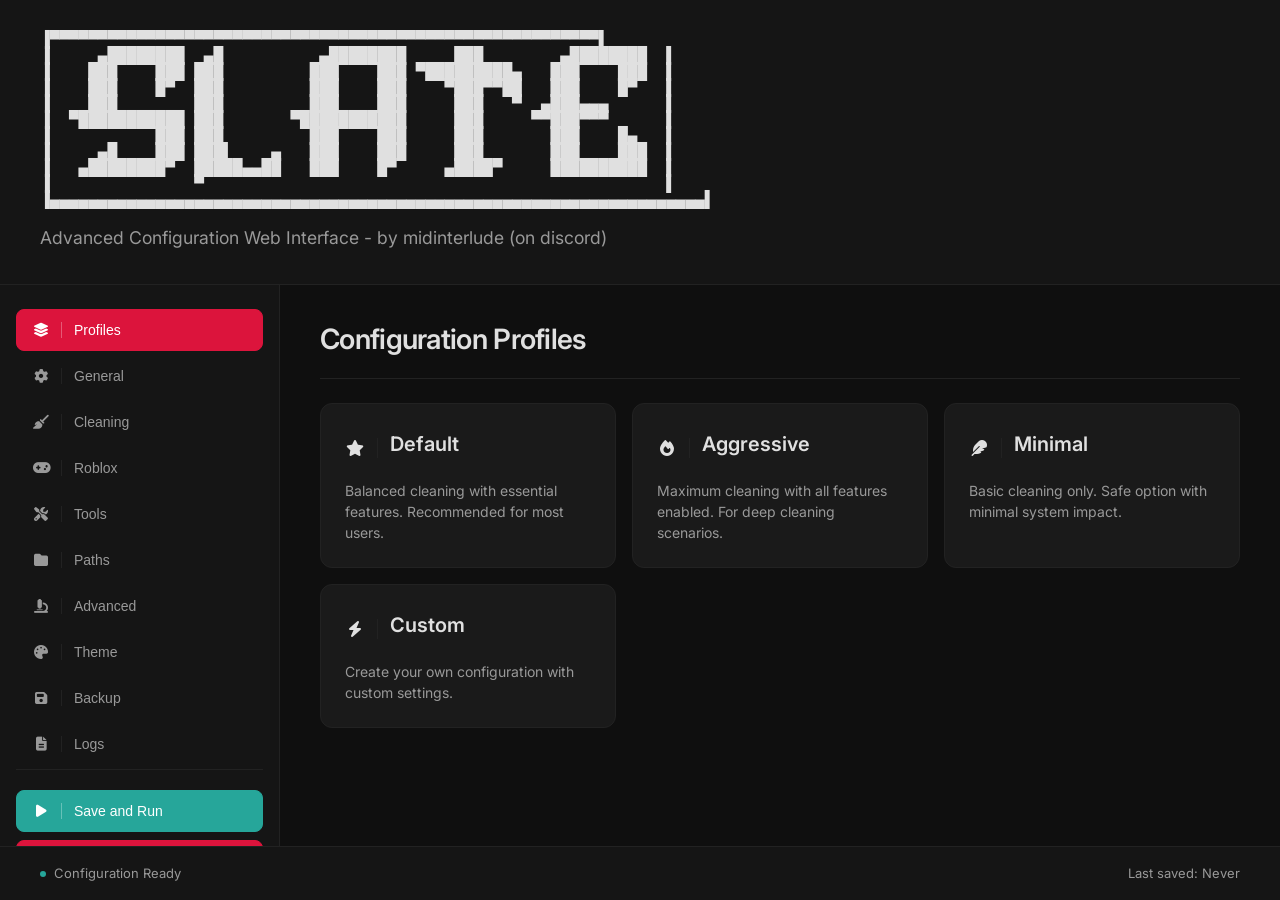
==== slate/index.html @ dedcc2f7 "Create index.html" ====
<!DOCTYPE html>
<html lang="en">
<head>
    <meta charset="UTF-8">
    <meta name="viewport" content="width=device-width, initial-scale=1.0">
    <title>Slate - Configuration Manager</title>
    <link rel="icon" href="../new.ico" type="image/x-icon">
    <link rel="stylesheet" href="https://cdnjs.cloudflare.com/ajax/libs/font-awesome/6.4.0/css/all.min.css">
    <style>
        @import url('https://fonts.googleapis.com/css2?family=Inter:wght@300;400;500;600;700&family=JetBrains+Mono:wght@400;500&display=swap');
        
        * {
            margin: 0;
            padding: 0;
            box-sizing: border-box;
        }

        :root {
            --bg-primary: #0a0a0a;
            --bg-secondary: #0f0f0f;
            --bg-tertiary: #151515;
            --bg-elevated: #1a1a1a;
            --bg-overlay: #222222;
            --border-primary: #222222;
            --border-secondary: #1a1a1a;
            --text-primary: #e0e0e0;
            --text-secondary: #999999;
            --text-muted: #666666;
            --text-link: #dc143c;
            --accent-primary: #dc143c;
            --accent-hover: #ff1744;
            --success: #26a69a;
            --danger: #dc143c;
            --warning: #ff9800;
            --code-bg: #0a0a0a;
            --shadow: 0 8px 24px rgba(0, 0, 0, 0.8);
        }

        body {
            font-family: 'Inter', -apple-system, BlinkMacSystemFont, 'Segoe UI', sans-serif;
            background: var(--bg-primary);
            color: var(--text-primary);
            min-height: 100vh;
            line-height: 1.6;
        }

        .container {
            width: 100%;
            height: 100vh;
            background: var(--bg-secondary);
            border: none;
            border-radius: 0;
            box-shadow: none;
            overflow: hidden;
            display: flex;
            flex-direction: column;
        }

        .header {
            background: var(--bg-tertiary);
            color: var(--text-primary);
            padding: 32px 40px;
            text-align: center;
            border-bottom: 1px solid var(--border-primary);
        }

        .header h1 {
            font-size: 2.5rem;
            font-weight: 500;
            margin-bottom: 8px;
            letter-spacing: normal;
        }

        .header p {
            font-size: 1.1rem;
            color: var(--text-secondary);
            font-weight: 400;
        }

        .main-content {
            display: flex;
            flex: 1;
            min-height: 0;
        }

        .sidebar {
            width: 280px;
            background: var(--bg-tertiary);
            border-right: 1px solid var(--border-primary);
            padding: 24px 16px;
            overflow-y: auto;
            display: flex;
            flex-direction: column;
        }

        .sidebar-actions {
            margin-top: auto;
            padding-top: 20px;
            border-top: 1px solid var(--border-primary);
            display: flex;
            flex-direction: column;
            gap: 4px;
        }

        .sidebar-btn {
            display: flex;
            align-items: center;
            width: 100%;
            padding: 12px 16px;
            margin-bottom: 4px;
            background: var(--bg-elevated);
            border: 1px solid var(--border-primary);
            border-radius: 8px;
            cursor: pointer;
            transition: all 0.15s ease;
            font-size: 14px;
            font-weight: 500;
            color: var(--text-secondary);
            text-decoration: none;
            gap: 12px;
        }

        .sidebar-btn:hover {
            background: var(--bg-overlay);
            color: var(--text-primary);
            border-color: var(--border-primary);
            transform: translateY(-1px);
        }

        .sidebar-btn.btn-success {
            background: var(--success);
            color: white;
            border-color: var(--success);
        }

        .sidebar-btn.btn-primary {
            background: var(--accent-primary);
            color: white;
            border-color: var(--accent-primary);
        }

        .sidebar-btn.btn-secondary {
            background: var(--bg-overlay);
            color: var(--text-primary);
            border-color: var(--border-primary);
        }

        .sidebar-btn i {
            width: 16px;
            text-align: center;
            flex-shrink: 0;
        }

        .sidebar-btn .divider {
            width: 1px;
            height: 16px;
            background: rgba(255, 255, 255, 0.3);
            flex-shrink: 0;
        }

        .sidebar-btn span {
            flex: 1;
            text-align: left;
        }

        .nav-item {
            display: flex;
            align-items: center;
            width: 100%;
            padding: 12px 16px;
            margin-bottom: 4px;
            background: transparent;
            border: 1px solid transparent;
            border-radius: 8px;
            cursor: pointer;
            transition: all 0.15s ease;
            font-size: 14px;
            font-weight: 500;
            color: var(--text-secondary);
            text-decoration: none;
        }

        .nav-item i {
            width: 16px;
            text-align: center;
            flex-shrink: 0;
            margin-right: 12px;
        }

        .nav-item .divider {
            width: 1px;
            height: 16px;
            background: var(--border-primary);
            flex-shrink: 0;
            margin-right: 12px;
        }

        .nav-item span {
            text-align: left;
            flex: 1;
        }

        .nav-item:hover {
            background: var(--bg-elevated);
            color: var(--text-primary);
            border-color: var(--border-primary);
        }

        .nav-item.active {
            background: var(--accent-primary) !important;
            color: white !important;
            border-color: var(--accent-primary) !important;
        }

        .nav-item.active i {
            color: white !important;
        }

        .nav-item.active .divider {
            background: rgba(255, 255, 255, 0.3) !important;
        }

        .content {
            flex: 1;
            padding: 32px 40px;
            overflow-y: auto;
            max-height: calc(100vh - 200px);
        }

        .section {
            display: none;
        }

        .section.active {
            display: block;
            animation: fadeIn 0.2s ease;
        }

        @keyframes fadeIn {
            from { opacity: 0; transform: translateY(8px); }
            to { opacity: 1; transform: translateY(0); }
        }

        .section h2 {
            color: var(--text-primary);
            margin-bottom: 24px;
            font-size: 1.75rem;
            font-weight: 600;
            letter-spacing: -0.025em;
            border-bottom: 1px solid var(--border-primary);
            padding-bottom: 16px;
        }

        .profile-cards {
            display: grid;
            grid-template-columns: repeat(auto-fit, minmax(280px, 1fr));
            gap: 16px;
            margin-bottom: 32px;
        }

        .profile-card {
            background: var(--bg-elevated);
            border: 1px solid var(--border-primary);
            border-radius: 12px;
            padding: 24px;
            cursor: pointer;
            transition: all 0.2s ease;
            text-align: left;
        }

        .profile-card-header {
            display: flex;
            align-items: center;
            gap: 12px;
            margin-bottom: 12px;
        }

        .profile-card-header i {
            width: 20px;
            text-align: center;
            flex-shrink: 0;
        }

        .profile-card-header .divider {
            width: 1px;
            height: 20px;
            background: var(--border-primary);
            flex-shrink: 0;
        }

        .profile-card-header h3 {
            flex: 1;
            margin: 0;
        }

        .profile-card:hover {
            background: var(--bg-overlay);
            border-color: var(--accent-primary);
            transform: translateY(-2px);
            box-shadow: 0 4px 16px rgba(88, 166, 255, 0.1);
        }

        .profile-card.selected {
            background: var(--accent-primary);
            border-color: var(--accent-primary);
            color: white;
        }

        .profile-card h3 {
            color: var(--text-primary);
            margin-bottom: 8px;
            font-size: 1.25rem;
            font-weight: 600;
        }

        .profile-card.selected h3 {
            color: white;
        }

        .profile-card p {
            color: var(--text-secondary);
            font-size: 14px;
            line-height: 1.5;
            font-weight: 400;
        }

        .profile-card.selected p {
            color: rgba(255, 255, 255, 0.9);
        }

        .config-group {
            background: var(--bg-elevated);
            border: 1px solid var(--border-primary);
            border-radius: 12px;
            padding: 24px;
            margin-bottom: 24px;
        }

        .config-group h3 {
            color: var(--text-primary);
            margin-bottom: 20px;
            font-size: 1.125rem;
            font-weight: 600;
            letter-spacing: -0.025em;
        }

        .config-item {
            display: flex;
            align-items: center;
            justify-content: space-between;
            padding: 16px 0;
            border-bottom: 1px solid var(--border-secondary);
        }

        .config-item:last-child {
            border-bottom: none;
        }

        .config-label {
            flex: 1;
            font-weight: 500;
            color: var(--text-primary);
            font-size: 14px;
        }

        .config-description {
            font-size: 13px;
            color: var(--text-muted);
            margin-top: 4px;
            font-weight: 400;
        }

        .toggle-switch {
            position: relative;
            width: 44px;
            height: 24px;
            background: var(--bg-overlay);
            border: 1px solid var(--border-primary);
            border-radius: 12px;
            cursor: pointer;
            transition: all 0.2s ease;
        }

        .toggle-switch.active {
            background: var(--accent-primary);
            border-color: var(--accent-primary);
        }

        .toggle-switch::after {
            content: '';
            position: absolute;
            top: 2px;
            left: 2px;
            width: 18px;
            height: 18px;
            background: white;
            border-radius: 50%;
            transition: transform 0.2s ease;
            box-shadow: 0 1px 3px rgba(0, 0, 0, 0.3);
        }

        .toggle-switch.active::after {
            transform: translateX(20px);
        }

        .text-input {
            padding: 8px 12px;
            background: var(--bg-primary);
            border: 1px solid var(--border-primary);
            border-radius: 6px;
            font-size: 14px;
            width: 200px;
            color: var(--text-primary);
            font-family: 'JetBrains Mono', monospace;
            transition: all 0.2s ease;
        }

        .text-input:focus {
            outline: none;
            border-color: var(--accent-primary);
            box-shadow: 0 0 0 3px rgba(31, 111, 235, 0.1);
        }

        .text-input::placeholder {
            color: var(--text-muted);
        }

        .list-editor {
            border: 1px solid var(--border-primary);
            border-radius: 8px;
            padding: 16px;
            background: var(--bg-primary);
        }

        .list-item {
            display: flex;
            align-items: center;
            justify-content: space-between;
            padding: 12px;
            margin-bottom: 8px;
            background: var(--bg-elevated);
            border: 1px solid var(--border-secondary);
            border-radius: 6px;
            font-family: 'JetBrains Mono', monospace;
            font-size: 13px;
        }

        .list-item:last-child {
            margin-bottom: 0;
        }

        .btn {
            padding: 10px 16px;
            border: 1px solid var(--border-primary);
            border-radius: 6px;
            cursor: pointer;
            font-size: 14px;
            font-weight: 500;
            transition: all 0.2s ease;
            text-decoration: none;
            display: inline-block;
            text-align: center;
            font-family: 'Inter', sans-serif;
            background: var(--bg-elevated);
            color: var(--text-primary);
        }

        .btn:hover {
            transform: translateY(-1px);
            box-shadow: 0 4px 12px rgba(0, 0, 0, 0.2);
        }

        .btn-primary {
            background: var(--accent-primary);
            color: white;
            border-color: var(--accent-primary);
        }

        .btn-primary:hover {
            background: var(--accent-hover);
            border-color: var(--accent-hover);
        }

        .btn-success {
            background: var(--success);
            color: white;
            border-color: var(--success);
        }

        .btn-success:hover {
            background: #2da844;
            border-color: #2da844;
        }

        .btn-danger {
            background: var(--danger);
            color: white;
            border-color: var(--danger);
        }

        .btn-danger:hover {
            background: #da3a32;
            border-color: #da3a32;
        }

        .btn-secondary {
            background: var(--bg-overlay);
            color: var(--text-primary);
            border-color: var(--border-primary);
        }

        .btn-secondary:hover {
            background: var(--bg-elevated);
            border-color: var(--border-primary);
        }

        .btn-sm {
            padding: 6px 12px;
            font-size: 12px;
        }

        .action-buttons {
            display: flex;
            gap: 16px;
            margin-top: 32px;
            padding-top: 24px;
            border-top: 1px solid var(--border-primary);
        }

        .status-bar {
            background: var(--bg-tertiary);
            padding: 16px 40px;
            display: flex;
            justify-content: space-between;
            align-items: center;
            font-size: 13px;
            border-top: 1px solid var(--border-primary);
            color: var(--text-secondary);
        }

        .status-indicator {
            display: flex;
            align-items: center;
            gap: 8px;
        }

        .status-dot {
            width: 6px;
            height: 6px;
            border-radius: 50%;
            background: var(--success);
        }

        .modal {
            display: none;
            position: fixed;
            top: 0;
            left: 0;
            width: 100%;
            height: 100%;
            background: rgba(0, 0, 0, 0.8);
            z-index: 1000;
            backdrop-filter: blur(4px);
        }

        .modal-content {
            position: absolute;
            top: 50%;
            left: 50%;
            transform: translate(-50%, -50%);
            background: var(--bg-secondary);
            border: 1px solid var(--border-primary);
            border-radius: 12px;
            padding: 32px;
            max-width: 500px;
            width: 90%;
            box-shadow: var(--shadow);
        }

        .modal h3 {
            margin-bottom: 16px;
            color: var(--text-primary);
            font-size: 1.25rem;
            font-weight: 600;
        }

        .modal p {
            color: var(--text-secondary);
            margin-bottom: 24px;
            line-height: 1.5;
        }

        .modal-buttons {
            display: flex;
            gap: 12px;
            justify-content: flex-end;
        }

        .file-input-wrapper {
            position: relative;
            overflow: hidden;
            display: inline-block;
        }

        .file-input-wrapper input[type=file] {
            position: absolute;
            left: -9999px;
        }

        .file-input-label {
            padding: 10px 16px;
            background: var(--accent-primary);
            color: white;
            border-radius: 6px;
            cursor: pointer;
            display: inline-block;
            font-size: 14px;
            font-weight: 500;
            transition: all 0.2s ease;
            border: 1px solid var(--accent-primary);
        }

        .file-input-label:hover {
            background: var(--accent-hover);
            border-color: var(--accent-hover);
        }

        /* Theme Editor Styles */
        .theme-presets {
            display: grid;
            grid-template-columns: repeat(auto-fit, minmax(200px, 1fr));
            gap: 16px;
            margin-top: 16px;
        }

        .theme-preset {
            background: var(--bg-elevated);
            border: 1px solid var(--border-primary);
            border-radius: 8px;
            padding: 16px;
            cursor: pointer;
            transition: all 0.2s ease;
            text-align: center;
        }

        .theme-preset:hover {
            background: var(--bg-overlay);
            border-color: var(--accent-primary);
            transform: translateY(-2px);
        }

        .theme-preview {
            width: 100%;
            height: 60px;
            border-radius: 6px;
            margin-bottom: 12px;
            border: 1px solid var(--border-secondary);
        }

        .slate-preview {
            background: linear-gradient(135deg, #0a0a0a 0%, #151515 50%, #dc143c 100%);
        }

        .obsidian-preview {
            background: linear-gradient(135deg, #0d1117 0%, #161b22 50%, #1f6feb 100%);
        }

        .github-preview {
            background: linear-gradient(135deg, #0d1117 0%, #21262d 50%, #58a6ff 100%);
        }

        .vscode-preview {
            background: linear-gradient(135deg, #1e1e1e 0%, #252526 50%, #007acc 100%);
        }

        .nord-preview {
            background: linear-gradient(135deg, #2e3440 0%, #3b4252 50%, #88c0d0 100%);
        }

        .dracula-preview {
            background: linear-gradient(135deg, #282a36 0%, #44475a 50%, #bd93f9 100%);
        }

        .light-preview {
            background: linear-gradient(135deg, #ffffff 0%, #f6f8fa 50%, #0366d6 100%);
        }

        .theme-preset h4 {
            color: var(--text-primary);
            margin-bottom: 4px;
            font-size: 14px;
            font-weight: 600;
        }

        .theme-preset p {
            color: var(--text-secondary);
            font-size: 12px;
            margin: 0;
        }

        .color-grid {
            display: grid;
            grid-template-columns: repeat(auto-fit, minmax(250px, 1fr));
            gap: 20px;
            margin-top: 16px;
        }

        .color-input-group {
            display: flex;
            flex-direction: column;
            gap: 8px;
        }

        .color-input-group label {
            color: var(--text-primary);
            font-size: 13px;
            font-weight: 500;
        }

        .color-input-group input[type="color"] {
            width: 50px;
            height: 35px;
            border: 1px solid var(--border-primary);
            border-radius: 6px;
            cursor: pointer;
            background: var(--bg-primary);
        }

        .color-text {
            padding: 6px 10px;
            background: var(--bg-primary);
            border: 1px solid var(--border-primary);
            border-radius: 4px;
            color: var(--text-primary);
            font-family: 'JetBrains Mono', monospace;
            font-size: 12px;
        }

        .color-text:focus {
            outline: none;
            border-color: var(--accent-primary);
        }

        /* Scrollbar styling */
        ::-webkit-scrollbar {
            width: 8px;
            height: 8px;
        }

        ::-webkit-scrollbar-track {
            background: var(--bg-primary);
        }

        ::-webkit-scrollbar-thumb {
            background: var(--border-primary);
            border-radius: 4px;
        }

        ::-webkit-scrollbar-thumb:hover {
            background: var(--bg-overlay);
        }

        @media (max-width: 768px) {
            .main-content {
                flex-direction: column;
            }
            
            .sidebar {
                width: 100%;
                border-right: none;
                border-bottom: 1px solid var(--border-primary);
            }
            
            .profile-cards {
                grid-template-columns: 1fr;
            }
            
            .container {
                margin: 0;
                border-radius: 0;
                min-height: 100vh;
            }
            
            .content {
                padding: 24px 20px;
            }
        }
    </style>
</head>
<body>
    <div class="container">
        <div class="header">
            <pre style="font-family: monospace; font-size: 1rem; line-height: 1; color: var(--text-primary); white-space: pre; text-align: left;">
▐▀▀▀▀▀▀▀▀▀▀▀▀▀▀▀▀▀▀▀▀▀▀▀▀▀▀▀▀▀▀▀▀▀▀▀▀▀▀▀▀▀▀▀▀▀▀▀▀▀▀▀▀▀▀▀▀▀▌
▐     ▄████████  ▄█          ▄████████     ███        ▄████████  ▌
▐    ███    ███ ███         ███    ███ ▀█████████▄   ███    ███  ▌
▐    ███    █▀  ███         ███    ███    ▀███▀▀██   ███    █▀   ▌
▐    ███        ███         ███    ███     ███   ▀  ▄███▄▄▄      ▌
▐  ▀███████████ ███       ▀███████████     ███     ▀▀███▀▀▀      ▌
▐           ███ ███         ███    ███     ███       ███    █▄   ▌
▐     ▄█    ███ ███▌    ▄   ███    ███     ███       ███    ███  ▌
▐   ▄████████▀  █████▄▄██   ███    █▀     ▄████▀     ██████████  ▌
▐               ▀                                                ▌
▐▄▄▄▄▄▄▄▄▄▄▄▄▄▄▄▄▄▄▄▄▄▄▄▄▄▄▄▄▄▄▄▄▄▄▄▄▄▄▄▄▄▄▄▄▄▄▄▄▄▄▄▄▄▄▄▄▄▄▄▄▄▄▄▄▄▄▄▄▌
            </pre>
            <p style="text-align: left;">Advanced Configuration Web Interface - by midinterlude (on discord)</p>
        </div>

        <div class="main-content">
            <div class="sidebar">
                <button class="nav-item active" onclick="showSection('profiles')">
                    <i class="fas fa-layer-group"></i>
                    <div class="divider"></div>
                    <span>Profiles</span>
                </button>
                <button class="nav-item" onclick="showSection('general')">
                    <i class="fas fa-cog"></i>
                    <div class="divider"></div>
                    <span>General</span>
                </button>
                <button class="nav-item" onclick="showSection('cleaning')">
                    <i class="fas fa-broom"></i>
                    <div class="divider"></div>
                    <span>Cleaning</span>
                </button>
                <button class="nav-item" onclick="showSection('roblox')">
                    <i class="fas fa-gamepad"></i>
                    <div class="divider"></div>
                    <span>Roblox</span>
                </button>
                <button class="nav-item" onclick="showSection('tools')">
                    <i class="fas fa-tools"></i>
                    <div class="divider"></div>
                    <span>Tools</span>
                </button>
                <button class="nav-item" onclick="showSection('paths')">
                    <i class="fas fa-folder"></i>
                    <div class="divider"></div>
                    <span>Paths</span>
                </button>
                <button class="nav-item" onclick="showSection('advanced')">
                    <i class="fas fa-microscope"></i>
                    <div class="divider"></div>
                    <span>Advanced</span>
                </button>
                <button class="nav-item" onclick="showSection('theme')">
                    <i class="fas fa-palette"></i>
                    <div class="divider"></div>
                    <span>Theme</span>
                </button>
                <button class="nav-item" onclick="showSection('backup')">
                    <i class="fas fa-save"></i>
                    <div class="divider"></div>
                    <span>Backup</span>
                </button>
                <button class="nav-item" onclick="openLogLocation()">
                    <i class="fas fa-file-alt"></i>
                    <div class="divider"></div>
                    <span>Logs</span>
                </button>
                
                <!-- Sidebar Action Buttons -->
                <div class="sidebar-actions">
                    <button class="sidebar-btn btn-success" onclick="saveLauncherFiles()">
                        <i class="fas fa-play"></i>
                        <div class="divider"></div>
                        <span>Save and Run</span>
                    </button>
                    <button class="sidebar-btn btn-primary" onclick="saveOnly()">
                        <i class="fas fa-save"></i>
                        <div class="divider"></div>
                        <span>Save Only</span>
                    </button>
                    <button class="sidebar-btn btn-secondary" onclick="cancel()">
                        <i class="fas fa-times"></i>
                        <div class="divider"></div>
                        <span>Cancel</span>
                    </button>
                </div>
            </div>

            <div class="content">
                <!-- Profiles Section -->
                <div id="profiles" class="section active">
                    <h2>Configuration Profiles</h2>
                    <div class="profile-cards">
                        <div class="profile-card" onclick="selectProfile('default')">
                            <div class="profile-card-header">
                                <i class="fas fa-star"></i>
                                <div class="divider"></div>
                                <h3>Default</h3>
                            </div>
                            <p>Balanced cleaning with essential features. Recommended for most users.</p>
                        </div>
                        <div class="profile-card" onclick="selectProfile('aggressive')">
                            <div class="profile-card-header">
                                <i class="fas fa-fire"></i>
                                <div class="divider"></div>
                                <h3>Aggressive</h3>
                            </div>
                            <p>Maximum cleaning with all features enabled. For deep cleaning scenarios.</p>
                        </div>
                        <div class="profile-card" onclick="selectProfile('minimal')">
                            <div class="profile-card-header">
                                <i class="fas fa-feather"></i>
                                <div class="divider"></div>
                                <h3>Minimal</h3>
                            </div>
                            <p>Basic cleaning only. Safe option with minimal system impact.</p>
                        </div>
                        <div class="profile-card" onclick="selectProfile('custom')">
                            <div class="profile-card-header">
                                <i class="fas fa-bolt"></i>
                                <div class="divider"></div>
                                <h3>Custom</h3>
                            </div>
                            <p>Create your own configuration with custom settings.</p>
                        </div>
                    </div>
                </div>

                <!-- General Section -->
                <div id="general" class="section">
                    <h2>General Settings</h2>
                    <div class="config-group">
                        <h3>Logging</h3>
                        <div class="config-item">
                            <div>
                                <div class="config-label">Enable Logging</div>
                                <div class="config-description">Save detailed logs of all operations</div>
                            </div>
                            <div id="logging-enabled" class="toggle-switch active" onclick="toggleSwitch(this)"></div>
                        </div>
                        <div class="config-item">
                            <div>
                                <div class="config-label">Open Log on Exit</div>
                                <div class="config-description">Automatically open log file when cleaning completes</div>
                            </div>
                            <div id="open-log-on-exit" class="toggle-switch" onclick="toggleSwitch(this)"></div>
                        </div>
                        <div class="config-item">
                            <div>
                                <div class="config-label">Capture Console History</div>
                                <div class="config-description">Include previous console content in logs</div>
                            </div>
                            <div id="capture-console-history" class="toggle-switch active" onclick="toggleSwitch(this)"></div>
                        </div>
                    </div>

                    <div class="config-group">
                        <h3>Display</h3>
                        <div class="config-item">
                            <div>
                                <div class="config-label">Clear Screen on Sections</div>
                                <div class="config-description">Clear console between major operations</div>
                            </div>
                            <div class="toggle-switch active" onclick="toggleSwitch(this)"></div>
                        </div>
                    </div>
                </div>

                <!-- Cleaning Section -->
                <div id="cleaning" class="section">
                    <h2>Cleaning Options</h2>
                    <div class="config-group">
                        <h3>Core Cleaning</h3>
                        <div class="config-item">
                            <div>
                                <div class="config-label">Kill Processes</div>
                                <div class="config-description">Terminate all Roblox processes</div>
                            </div>
                            <div class="toggle-switch active" onclick="toggleSwitch(this)"></div>
                        </div>
                        <div class="config-item">
                            <div>
                                <div class="config-label">Clean Registry</div>
                                <div class="config-description">Remove Roblox registry entries</div>
                            </div>
                            <div class="toggle-switch active" onclick="toggleSwitch(this)"></div>
                        </div>
                        <div class="config-item">
                            <div>
                                <div class="config-label">Clean Temp Files</div>
                                <div class="config-description">Remove temporary files and folders</div>
                            </div>
                            <div class="toggle-switch active" onclick="toggleSwitch(this)"></div>
                        </div>
                    </div>

                    <div class="config-group">
                        <h3>Advanced Cleaning</h3>
                        <div class="config-item">
                            <div>
                                <div class="config-label">Clean Browser Data</div>
                                <div class="config-description">Remove browser cookies and cache</div>
                            </div>
                            <div class="toggle-switch" onclick="toggleSwitch(this)"></div>
                        </div>
                        <div class="config-item">
                            <div>
                                <div class="config-label">Clean Discord Cache</div>
                                <div class="config-description">Remove Discord application cache</div>
                            </div>
                            <div class="toggle-switch" onclick="toggleSwitch(this)"></div>
                        </div>
                    </div>
                </div>

                <!-- Roblox Section -->
                <div id="roblox" class="section">
                    <h2>Roblox Settings</h2>
                    <div class="config-group">
                        <h3>Installation Paths</h3>
                        <div class="config-item">
                            <div>
                                <div class="config-label">Roblox Player Path</div>
                                <div class="config-description">Custom path to Roblox Player executable</div>
                            </div>
                            <input type="text" class="text-input" placeholder="%LOCALAPPDATA%\Roblox" />
                        </div>
                        <div class="config-item">
                            <div>
                                <div class="config-label">Roblox Studio Path</div>
                                <div class="config-description">Custom path to Roblox Studio executable</div>
                            </div>
                            <input type="text" class="text-input" placeholder="%LOCALAPPDATA%\RobloxStudio" />
                        </div>
                    </div>

                    <div class="config-group">
                        <h3>Behavior</h3>
                        <div class="config-item">
                            <div>
                                <div class="config-label">Auto-start Roblox</div>
                                <div class="config-description">Automatically launch Roblox after cleaning</div>
                            </div>
                            <div class="toggle-switch" onclick="toggleSwitch(this)"></div>
                        </div>
                        <div class="config-item">
                            <div>
                                <div class="config-label">Use Custom Launcher</div>
                                <div class="config-description">Use modified Roblox launcher</div>
                            </div>
                            <div class="toggle-switch" onclick="toggleSwitch(this)"></div>
                        </div>
                    </div>
                </div>

                <!-- Tools Section -->
                <div id="tools" class="section">
                    <h2>Tools & Utilities</h2>
                    <div class="config-group">
                        <h3>System Tools</h3>
                        <div class="config-item">
                            <div>
                                <div class="config-label">Process Monitor</div>
                                <div class="config-description">Monitor system processes during cleaning</div>
                            </div>
                            <div class="toggle-switch" onclick="toggleSwitch(this)"></div>
                        </div>
                        <div class="config-item">
                            <div>
                                <div class="config-label">Network Scanner</div>
                                <div class="config-description">Scan for network connections</div>
                            </div>
                            <div class="toggle-switch" onclick="toggleSwitch(this)"></div>
                        </div>
                        <div class="config-item">
                            <div>
                                <div class="config-label">File Analyzer</div>
                                <div class="config-description">Analyze suspicious files</div>
                            </div>
                            <div class="toggle-switch" onclick="toggleSwitch(this)"></div>
                        </div>
                    </div>

                    <div class="config-group">
                        <h3>External Tools</h3>
                        <div class="config-item">
                            <div>
                                <div class="config-label">Enable External Tools</div>
                                <div class="config-description">Allow integration with external utilities</div>
                            </div>
                            <div class="toggle-switch" onclick="toggleSwitch(this)"></div>
                        </div>
                    </div>
                </div>

                <!-- Paths Section -->
                <div id="paths" class="section">
                    <h2>Path Configuration</h2>
                    <div class="config-group">
                        <h3>System Paths</h3>
                        <div class="config-item">
                            <div>
                                <div class="config-label">Temp Directory</div>
                                <div class="config-description">Custom temporary directory path</div>
                            </div>
                            <input type="text" class="text-input" placeholder="%TEMP%" />
                        </div>
                        <div class="config-item">
                            <div>
                                <div class="config-label">Log Directory</div>
                                <div class="config-description">Custom log file directory</div>
                            </div>
                            <input type="text" class="text-input" placeholder="./logs" />
                        </div>
                        <div class="config-item">
                            <div>
                                <div class="config-label">Backup Directory</div>
                                <div class="config-description">Custom backup storage location</div>
                            </div>
                            <input type="text" class="text-input" placeholder="./backups" />
                        </div>
                    </div>

                    <div class="config-group">
                        <h3>Custom Paths</h3>
                        <div class="list-editor">
                            <div class="list-item">
                                <span>%APPDATA%\Roblox</span>
                                <button class="btn btn-sm btn-danger" onclick="removeListItem(this)">
                                    <i class="fas fa-trash"></i>
                                </button>
                            </div>
                            <div class="list-item">
                                <span>%LOCALAPPDATA%\Roblox</span>
                                <button class="btn btn-sm btn-danger" onclick="removeListItem(this)">
                                    <i class="fas fa-trash"></i>
                                </button>
                            </div>
                            <button class="btn btn-sm btn-primary" onclick="addListItem()">
                                <i class="fas fa-plus"></i> Add Path
                            </button>
                        </div>
                    </div>
                </div>

                <!-- Advanced Section -->
                <div id="advanced" class="section">
                    <h2>Advanced Settings</h2>
                    <div class="config-group">
                        <h3>Performance</h3>
                        <div class="config-item">
                            <div>
                                <div class="config-label">Thread Count</div>
                                <div class="config-description">Number of parallel threads for operations</div>
                            </div>
                            <input type="text" class="text-input" placeholder="Auto" />
                        </div>
                        <div class="config-item">
                            <div>
                                <div class="config-label">Timeout (seconds)</div>
                                <div class="config-description">Operation timeout in seconds</div>
                            </div>
                            <input type="text" class="text-input" placeholder="30" />
                        </div>
                    </div>

                    <div class="config-group">
                        <h3>Security</h3>
                        <div class="config-item">
                            <div>
                                <div class="config-label">Enable Sandbox</div>
                                <div class="config-description">Run operations in isolated environment</div>
                            </div>
                            <div class="toggle-switch" onclick="toggleSwitch(this)"></div>
                        </div>
                        <div class="config-item">
                            <div>
                                <div class="config-label">Verify Signatures</div>
                                <div class="config-description">Check digital signatures of files</div>
                            </div>
                            <div class="toggle-switch" onclick="toggleSwitch(this)"></div>
                        </div>
                    </div>
                </div>

                <!-- Theme Section -->
                <div id="theme" class="section">
                    <h2>Theme Customization</h2>
                    <div class="config-group">
                        <h3>Theme Presets</h3>
                        <div class="theme-presets">
                            <div class="theme-preset" onclick="selectTheme('slate')">
                                <div class="theme-preview slate-preview"></div>
                                <h4>Slate</h4>
                                <p>Default dark theme</p>
                            </div>
                            <div class="theme-preset" onclick="selectTheme('obsidian')">
                                <div class="theme-preview obsidian-preview"></div>
                                <h4>Obsidian</h4>
                                <p>GitHub-inspired dark</p>
                            </div>
                            <div class="theme-preset" onclick="selectTheme('github')">
                                <div class="theme-preview github-preview"></div>
                                <h4>GitHub</h4>
                                <p>Classic GitHub theme</p>
                            </div>
                            <div class="theme-preset" onclick="selectTheme('vscode')">
                                <div class="theme-preview vscode-preview"></div>
                                <h4>VS Code</h4>
                                <p>Editor-inspired theme</p>
                            </div>
                            <div class="theme-preset" onclick="selectTheme('nord')">
                                <div class="theme-preview nord-preview"></div>
                                <h4>Nord</h4>
                                <p>Nordic color palette</p>
                            </div>
                            <div class="theme-preset" onclick="selectTheme('dracula')">
                                <div class="theme-preview dracula-preview"></div>
                                <h4>Dracula</h4>
                                <p>Popular dark theme</p>
                            </div>
                            <div class="theme-preset" onclick="selectTheme('light')">
                                <div class="theme-preview light-preview"></div>
                                <h4>Light</h4>
                                <p>Clean light theme</p>
                            </div>
                        </div>
                    </div>

                    <div class="config-group">
                        <h3>Custom Colors</h3>
                        <div class="color-grid">
                            <div class="color-input-group">
                                <label>Primary Background</label>
                                <div style="display: flex; gap: 8px; align-items: center;">
                                    <input type="color" value="#0a0a0a" onchange="updateColor('bg-primary', this.value)">
                                    <input type="text" class="color-text" value="#0a0a0a" onchange="updateColorFromText('bg-primary', this.value)">
                                </div>
                            </div>
                            <div class="color-input-group">
                                <label>Secondary Background</label>
                                <div style="display: flex; gap: 8px; align-items: center;">
                                    <input type="color" value="#0f0f0f" onchange="updateColor('bg-secondary', this.value)">
                                    <input type="text" class="color-text" value="#0f0f0f" onchange="updateColorFromText('bg-secondary', this.value)">
                                </div>
                            </div>
                            <div class="color-input-group">
                                <label>Accent Color</label>
                                <div style="display: flex; gap: 8px; align-items: center;">
                                    <input type="color" value="#dc143c" onchange="updateColor('accent-primary', this.value)">
                                    <input type="text" class="color-text" value="#dc143c" onchange="updateColorFromText('accent-primary', this.value)">
                                </div>
                            </div>
                            <div class="color-input-group">
                                <label>Text Primary</label>
                                <div style="display: flex; gap: 8px; align-items: center;">
                                    <input type="color" value="#e0e0e0" onchange="updateColor('text-primary', this.value)">
                                    <input type="text" class="color-text" value="#e0e0e0" onchange="updateColorFromText('text-primary', this.value)">
                                </div>
                            </div>
                        </div>
                    </div>
                </div>

                <!-- Backup Section -->
                <div id="backup" class="section">
                    <h2>Backup & Restore</h2>
                    <div class="config-group">
                        <h3>Automatic Backup</h3>
                        <div class="config-item">
                            <div>
                                <div class="config-label">Enable Auto Backup</div>
                                <div class="config-description">Automatically backup configuration before changes</div>
                            </div>
                            <div class="toggle-switch active" onclick="toggleSwitch(this)"></div>
                        </div>
                        <div class="config-item">
                            <div>
                                <div class="config-label">Backup Frequency</div>
                                <div class="config-description">How often to create automatic backups</div>
                            </div>
                            <select class="text-input">
                                <option>Daily</option>
                                <option>Weekly</option>
                                <option>Monthly</option>
                            </select>
                        </div>
                        <div class="config-item">
                            <div>
                                <div class="config-label">Max Backups</div>
                                <div class="config-description">Maximum number of backups to keep</div>
                            </div>
                            <input type="text" class="text-input" placeholder="10" />
                        </div>
                    </div>

                    <div class="config-group">
                        <h3>Manual Backup</h3>
                        <div class="action-buttons">
                            <button class="btn btn-primary" onclick="createBackup()">
                                <i class="fas fa-download"></i> Create Backup
                            </button>
                            <button class="btn btn-secondary" onclick="restoreBackup()">
                                <i class="fas fa-upload"></i> Restore Backup
                            </button>
                            <div class="file-input-wrapper">
                                <input type="file" id="backup-file" accept=".json" onchange="loadBackup(event)">
                                <label for="backup-file" class="file-input-label">
                                    <i class="fas fa-folder-open"></i> Load Backup File
                                </label>
                            </div>
                        </div>
                    </div>
                </div>
            </div>
        </div>

        <div class="status-bar">
            <div class="status-indicator">
                <div class="status-dot"></div>
                <span>Configuration Ready</span>
            </div>
            <div>
                <span id="last-saved">Last saved: Never</span>
            </div>
        </div>
    </div>

    <!-- Modal -->
    <div id="modal" class="modal">
        <div class="modal-content">
            <h3 id="modal-title">Confirm Action</h3>
            <p id="modal-message">Are you sure you want to proceed?</p>
            <div class="modal-buttons">
                <button class="btn btn-secondary" onclick="closeModal()">Cancel</button>
                <button class="btn btn-primary" id="modal-confirm" onclick="confirmModalAction()">Confirm</button>
            </div>
        </div>
    </div>

    <script>
        // Configuration state
        let config = {
            profile: 'default',
            logging: {
                enabled: true,
                openOnExit: false,
                captureHistory: true
            },
            cleaning: {
                killProcesses: true,
                cleanRegistry: true,
                cleanTempFiles: true,
                cleanBrowserData: false,
                cleanDiscordCache: false
            },
            roblox: {
                autoStart: false,
                useCustomLauncher: false,
                playerPath: '%LOCALAPPDATA%\\Roblox',
                studioPath: '%LOCALAPPDATA%\\RobloxStudio'
            },
            tools: {
                processMonitor: false,
                networkScanner: false,
                fileAnalyzer: false,
                externalTools: false
            },
            paths: {
                tempDir: '%TEMP%',
                logDir: './logs',
                backupDir: './backups',
                customPaths: ['%APPDATA%\\Roblox', '%LOCALAPPDATA%\\Roblox']
            },
            advanced: {
                threadCount: 'Auto',
                timeout: 30,
                sandbox: false,
                verifySignatures: false
            },
            backup: {
                autoBackup: true,
                frequency: 'Daily',
                maxBackups: 10
            },
            theme: {
                preset: 'slate',
                colors: {
                    'bg-primary': '#0a0a0a',
                    'bg-secondary': '#0f0f0f',
                    'accent-primary': '#dc143c',
                    'text-primary': '#e0e0e0'
                }
            }
        };

        // Section navigation
        function showSection(sectionId) {
            // Hide all sections
            document.querySelectorAll('.section').forEach(section => {
                section.classList.remove('active');
            });
            
            // Remove active class from all nav items
            document.querySelectorAll('.nav-item').forEach(item => {
                item.classList.remove('active');
            });
            
            // Show selected section
            document.getElementById(sectionId).classList.add('active');
            
            // Add active class to clicked nav item
            event.target.closest('.nav-item').classList.add('active');
        }

        // Profile selection
        function selectProfile(profileName) {
            // Remove selected class from all cards
            document.querySelectorAll('.profile-card').forEach(card => {
                card.classList.remove('selected');
            });
            
            // Add selected class to clicked card
            event.target.closest('.profile-card').classList.add('selected');
            
            config.profile = profileName;
            applyProfile(profileName);
        }

        function applyProfile(profileName) {
            switch(profileName) {
                case 'default':
                    // Apply default settings
                    break;
                case 'aggressive':
                    // Enable all cleaning options
                    break;
                case 'minimal':
                    // Enable only basic cleaning
                    break;
                case 'custom':
                    // Load custom settings
                    break;
            }
        }

        // Toggle switches
        function toggleSwitch(element) {
            element.classList.toggle('active');
            const isActive = element.classList.contains('active');
            
            // Update config based on element ID
            const id = element.id;
            if (id.startsWith('logging-')) {
                const setting = id.replace('logging-', '');
                config.logging[setting] = isActive;
            }
        }

        // Theme selection
        function selectTheme(themeName) {
            config.theme.preset = themeName;
            // Apply theme colors
            const themes = {
                slate: {
                    'bg-primary': '#0a0a0a',
                    'bg-secondary': '#0f0f0f',
                    'accent-primary': '#dc143c',
                    'text-primary': '#e0e0e0'
                },
                obsidian: {
                    'bg-primary': '#0d1117',
                    'bg-secondary': '#161b22',
                    'accent-primary': '#1f6feb',
                    'text-primary': '#f0f6fc'
                },
                github: {
                    'bg-primary': '#0d1117',
                    'bg-secondary': '#21262d',
                    'accent-primary': '#58a6ff',
                    'text-primary': '#f0f6fc'
                },
                vscode: {
                    'bg-primary': '#1e1e1e',
                    'bg-secondary': '#252526',
                    'accent-primary': '#007acc',
                    'text-primary': '#cccccc'
                },
                nord: {
                    'bg-primary': '#2e3440',
                    'bg-secondary': '#3b4252',
                    'accent-primary': '#88c0d0',
                    'text-primary': '#d8dee9'
                },
                dracula: {
                    'bg-primary': '#282a36',
                    'bg-secondary': '#44475a',
                    'accent-primary': '#bd93f9',
                    'text-primary': '#f8f8f2'
                },
                light: {
                    'bg-primary': '#ffffff',
                    'bg-secondary': '#f6f8fa',
                    'accent-primary': '#0366d6',
                    'text-primary': '#24292e'
                }
            };
            
            const theme = themes[themeName];
            if (theme) {
                Object.keys(theme).forEach(key => {
                    updateColor(key, theme[key]);
                });
            }
        }

        // Color updates
        function updateColor(property, value) {
            document.documentElement.style.setProperty(`--${property}`, value);
            config.theme.colors[property] = value;
            
            // Update text input if exists
            const textInput = document.querySelector(`input[onchange*="${property}"]`);
            if (textInput) {
                textInput.value = value;
            }
        }

        function updateColorFromText(property, value) {
            updateColor(property, value);
            
            // Update color picker if exists
            const colorPicker = document.querySelector(`input[onchange*="${property}"][type="color"]`);
            if (colorPicker) {
                colorPicker.value = value;
            }
        }

        // List management
        function addListItem() {
            const listEditor = event.target.closest('.list-editor');
            const newItem = document.createElement('div');
            newItem.className = 'list-item';
            newItem.innerHTML = `
                <input type="text" class="text-input" placeholder="Enter path..." style="flex: 1; margin-right: 8px;">
                <button class="btn btn-sm btn-danger" onclick="removeListItem(this)">
                    <i class="fas fa-trash"></i>
                </button>
            `;
            listEditor.insertBefore(newItem, event.target);
        }

        function removeListItem(button) {
            button.closest('.list-item').remove();
        }

        // Modal functions
        function showModal(title, message, confirmAction) {
            document.getElementById('modal-title').textContent = title;
            document.getElementById('modal-message').textContent = message;
            document.getElementById('modal').style.display = 'block';
            
            // Store confirm action
            window.modalConfirmAction = confirmAction;
        }

        function closeModal() {
            document.getElementById('modal').style.display = 'none';
        }

        function confirmModalAction() {
            if (window.modalConfirmAction) {
                window.modalConfirmAction();
            }
            closeModal();
        }

        // Action functions
        function saveLauncherFiles() {
            showModal('Save and Run', 'Save configuration and launch Slate?', () => {
                // Save configuration logic here
                updateLastSaved();
                console.log('Configuration saved and launching...');
            });
        }

        function saveOnly() {
            // Save configuration logic here
            updateLastSaved();
            console.log('Configuration saved');
        }

        function cancel() {
            showModal('Cancel', 'Discard unsaved changes?', () => {
                console.log('Changes discarded');
            });
        }

        function createBackup() {
            const backupData = JSON.stringify(config, null, 2);
            const blob = new Blob([backupData], { type: 'application/json' });
            const url = URL.createObjectURL(blob);
            const a = document.createElement('a');
            a.href = url;
            a.download = `slate-config-backup-${new Date().toISOString().split('T')[0]}.json`;
            a.click();
            URL.revokeObjectURL(url);
        }

        function restoreBackup() {
            showModal('Restore Backup', 'This will overwrite current settings. Continue?', () => {
                console.log('Backup restored');
            });
        }

        function loadBackup(event) {
            const file = event.target.files[0];
            if (file) {
                const reader = new FileReader();
                reader.onload = function(e) {
                    try {
                        const backupConfig = JSON.parse(e.target.result);
                        config = { ...config, ...backupConfig };
                        console.log('Backup loaded successfully');
                    } catch (error) {
                        console.error('Invalid backup file:', error);
                    }
                };
                reader.readAsText(file);
            }
        }

        function openLogLocation() {
            console.log('Opening log location...');
        }

        function updateLastSaved() {
            const now = new Date();
            document.getElementById('last-saved').textContent = `Last saved: ${now.toLocaleString()}`;
        }

        // Close modal when clicking outside
        window.onclick = function(event) {
            const modal = document.getElementById('modal');
            if (event.target === modal) {
                closeModal();
            }
        }

        // Initialize
        document.addEventListener('DOMContentLoaded', function() {
            // Apply initial theme
            selectTheme('slate');
        });
    </script>
</body>
</html>
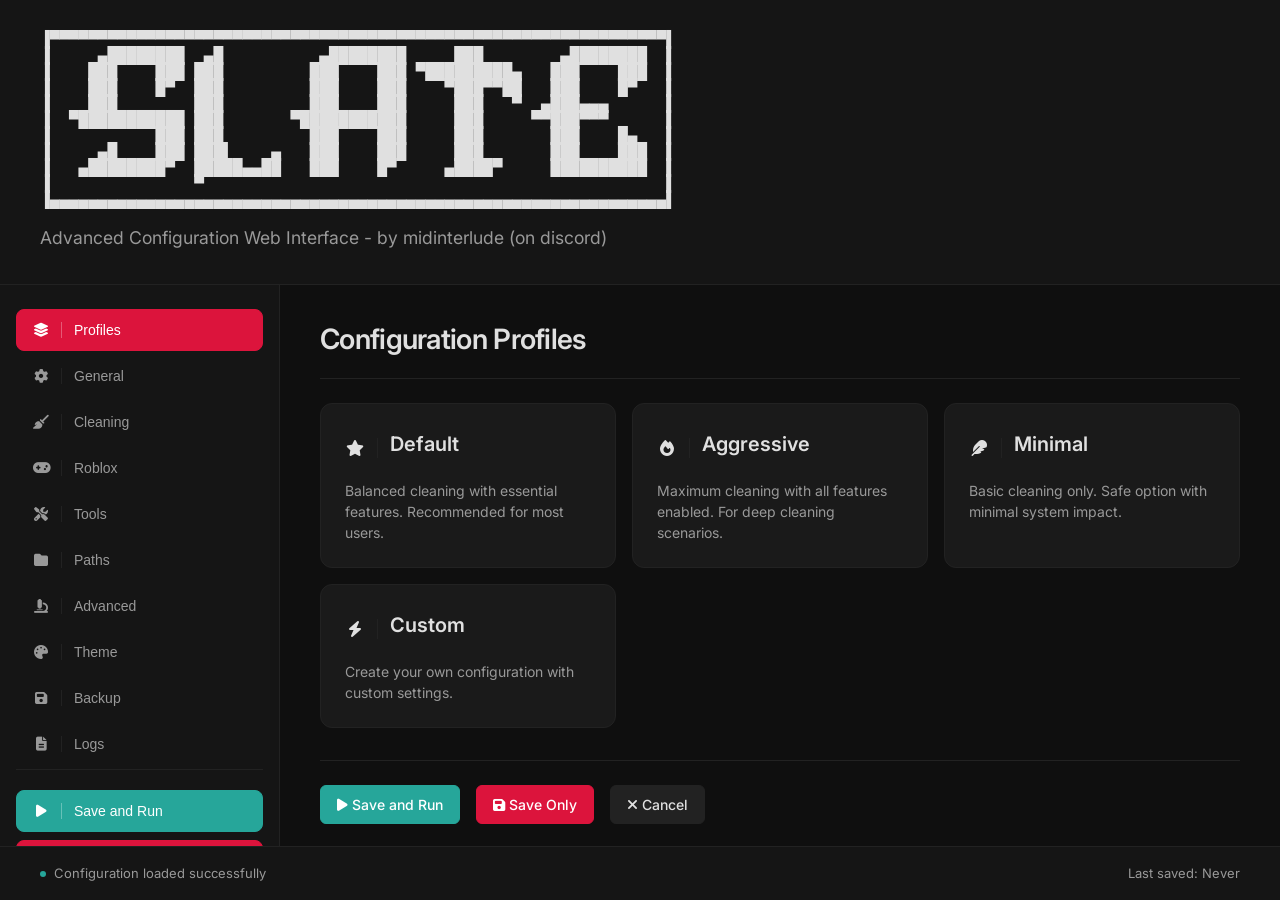
==== commit 43add8fb: "Update index.html" ====
--- a/slate/index.html
+++ b/slate/index.html
@@ -4,7 +4,6 @@
     <meta charset="UTF-8">
     <meta name="viewport" content="width=device-width, initial-scale=1.0">
     <title>Slate - Configuration Manager</title>
-    <link rel="icon" href="../new.ico" type="image/x-icon">
     <link rel="stylesheet" href="https://cdnjs.cloudflare.com/ajax/libs/font-awesome/6.4.0/css/all.min.css">
     <style>
         @import url('https://fonts.googleapis.com/css2?family=Inter:wght@300;400;500;600;700&family=JetBrains+Mono:wght@400;500&display=swap');
@@ -791,7 +790,7 @@
     <div class="container">
         <div class="header">
             <pre style="font-family: monospace; font-size: 1rem; line-height: 1; color: var(--text-primary); white-space: pre; text-align: left;">
-▐▀▀▀▀▀▀▀▀▀▀▀▀▀▀▀▀▀▀▀▀▀▀▀▀▀▀▀▀▀▀▀▀▀▀▀▀▀▀▀▀▀▀▀▀▀▀▀▀▀▀▀▀▀▀▀▀▀▌
+▐▀▀▀▀▀▀▀▀▀▀▀▀▀▀▀▀▀▀▀▀▀▀▀▀▀▀▀▀▀▀▀▀▀▀▀▀▀▀▀▀▀▀▀▀▀▀▀▀▀▀▀▀▀▀▀▀▀▀▀▀▀▀▀▀▌
 ▐     ▄████████  ▄█          ▄████████     ███        ▄████████  ▌
 ▐    ███    ███ ███         ███    ███ ▀█████████▄   ███    ███  ▌
 ▐    ███    █▀  ███         ███    ███    ▀███▀▀██   ███    █▀   ▌
@@ -801,7 +800,7 @@
 ▐     ▄█    ███ ███▌    ▄   ███    ███     ███       ███    ███  ▌
 ▐   ▄████████▀  █████▄▄██   ███    █▀     ▄████▀     ██████████  ▌
 ▐               ▀                                                ▌
-▐▄▄▄▄▄▄▄▄▄▄▄▄▄▄▄▄▄▄▄▄▄▄▄▄▄▄▄▄▄▄▄▄▄▄▄▄▄▄▄▄▄▄▄▄▄▄▄▄▄▄▄▄▄▄▄▄▄▄▄▄▄▄▄▄▄▄▄▄▌
+▐▄▄▄▄▄▄▄▄▄▄▄▄▄▄▄▄▄▄▄▄▄▄▄▄▄▄▄▄▄▄▄▄▄▄▄▄▄▄▄▄▄▄▄▄▄▄▄▄▄▄▄▄▄▄▄▄▄▄▄▄▄▄▄▄▌
             </pre>
             <p style="text-align: left;">Advanced Configuration Web Interface - by midinterlude (on discord)</p>
         </div>
@@ -969,7 +968,28 @@
                                 <div class="config-label">Kill Processes</div>
                                 <div class="config-description">Terminate all Roblox processes</div>
                             </div>
-                            <div class="toggle-switch active" onclick="toggleSwitch(this)"></div>
+                            <div id="kill-processes" class="toggle-switch active" onclick="toggleSwitch(this)"></div>
+                        </div>
+                        <div class="config-item">
+                            <div>
+                                <div class="config-label">Clean Folders</div>
+                                <div class="config-description">Remove temporary and cache folders</div>
+                            </div>
+                            <div id="clean-folders" class="toggle-switch active" onclick="toggleSwitch(this)"></div>
+                        </div>
+                        <div class="config-item">
+                            <div>
+                                <div class="config-label">Remove Cookies</div>
+                                <div class="config-description">Delete Roblox cookies and local storage</div>
+                            </div>
+                            <div id="remove-cookies" class="toggle-switch active" onclick="toggleSwitch(this)"></div>
+                        </div>
+                        <div class="config-item">
+                            <div>
+                                <div class="config-label">Flush DNS</div>
+                                <div class="config-description">Clear DNS cache</div>
+                            </div>
+                            <div id="flush-dns" class="toggle-switch active" onclick="toggleSwitch(this)"></div>
                         </div>
                         <div class="config-item">
                             <div>
@@ -980,26 +1000,19 @@
                         </div>
                         <div class="config-item">
                             <div>
-                                <div class="config-label">Clean Temp Files</div>
-                                <div class="config-description">Remove temporary files and folders</div>
+                                <div class="config-label">Clean Prefetch</div>
+                                <div class="config-description">Remove Windows prefetch files</div>
                             </div>
                             <div class="toggle-switch active" onclick="toggleSwitch(this)"></div>
                         </div>
                     </div>
 
                     <div class="config-group">
-                        <h3>Advanced Cleaning</h3>
+                        <h3>System</h3>
                         <div class="config-item">
                             <div>
-                                <div class="config-label">Clean Browser Data</div>
-                                <div class="config-description">Remove browser cookies and cache</div>
-                            </div>
-                            <div class="toggle-switch" onclick="toggleSwitch(this)"></div>
-                        </div>
-                        <div class="config-item">
-                            <div>
-                                <div class="config-label">Clean Discord Cache</div>
-                                <div class="config-description">Remove Discord application cache</div>
+                                <div class="config-label">Restart Explorer</div>
+                                <div class="config-description">Restart Windows Explorer after cleaning</div>
                             </div>
                             <div class="toggle-switch" onclick="toggleSwitch(this)"></div>
                         </div>
@@ -1010,166 +1023,124 @@
                 <div id="roblox" class="section">
                     <h2>Roblox Settings</h2>
                     <div class="config-group">
-                        <h3>Installation Paths</h3>
+                        <h3>Client Management</h3>
                         <div class="config-item">
                             <div>
-                                <div class="config-label">Roblox Player Path</div>
-                                <div class="config-description">Custom path to Roblox Player executable</div>
-                            </div>
-                            <input type="text" class="text-input" placeholder="%LOCALAPPDATA%\Roblox" />
+                                <div class="config-label">Download Roblox</div>
+                                <div class="config-description">Download latest Roblox client after cleaning</div>
+                            </div>
+                            <div class="toggle-switch active" onclick="toggleSwitch(this)"></div>
                         </div>
                         <div class="config-item">
                             <div>
-                                <div class="config-label">Roblox Studio Path</div>
-                                <div class="config-description">Custom path to Roblox Studio executable</div>
-                            </div>
-                            <input type="text" class="text-input" placeholder="%LOCALAPPDATA%\RobloxStudio" />
+                                <div class="config-label">Launch Roblox on Exit</div>
+                                <div class="config-description">Start Roblox when cleaning completes</div>
+                            </div>
+                            <div class="toggle-switch" onclick="toggleSwitch(this)"></div>
+                        </div>
+                        <div class="config-item">
+                            <div>
+                                <div class="config-label">Create AppSettings</div>
+                                <div class="config-description">Generate AppSettings.xml file</div>
+                            </div>
+                            <div class="toggle-switch active" onclick="toggleSwitch(this)"></div>
                         </div>
                     </div>
-
+                </div>
+
+                <!-- Tools Section -->
+                <div id="tools" class="section">
+                    <h2>Tools & Utilities</h2>
+                    <div class="config-group">
+                        <h3>Third-party Tools</h3>
+                        <div class="config-item">
+                            <div>
+                                <div class="config-label">Run ByeBanAsync</div>
+                                <div class="config-description">Execute ByeBanAsync for additional cleaning</div>
+                            </div>
+                            <div id="run-bye-ban-async" class="toggle-switch active" onclick="toggleSwitch(this)"></div>
+                        </div>
+                    </div>
+                </div>
+
+                <!-- Paths Section -->
+                <div id="paths" class="section">
+                    <h2>Paths & Directories</h2>
+                    <div class="config-group">
+                        <h3>Temporary Folders</h3>
+                        <div class="list-editor" id="temp-folders">
+                            <div class="list-item">
+                                <span>%temp%</span>
+                                <button class="btn btn-danger btn-sm" onclick="removeListItem(this)">Remove</button>
+                            </div>
+                            <div class="list-item">
+                                <span>%temp%/*</span>
+                                <button class="btn btn-danger btn-sm" onclick="removeListItem(this)">Remove</button>
+                            </div>
+                            <div class="list-item">
+                                <span>%localappdata%\Temp</span>
+                                <button class="btn btn-danger btn-sm" onclick="removeListItem(this)">Remove</button>
+                            </div>
+                            <div style="margin-top: 10px;">
+                                <input type="text" class="text-input" id="new-temp-folder" placeholder="Enter new path">
+                                <button class="btn btn-primary btn-sm" onclick="addListItem('temp-folders', 'new-temp-folder')">Add</button>
+                            </div>
+                        </div>
+                    </div>
+
+                    <div class="config-group">
+                        <h3>Roblox Folders</h3>
+                        <div class="list-editor" id="roblox-folders">
+                            <div class="list-item">
+                                <span>%localappdata%\Roblox</span>
+                                <button class="btn btn-danger btn-sm" onclick="removeListItem(this)">Remove</button>
+                            </div>
+                            <div class="list-item">
+                                <span>%appdata%\Roblox</span>
+                                <button class="btn btn-danger btn-sm" onclick="removeListItem(this)">Remove</button>
+                            </div>
+                            <div class="list-item">
+                                <span>%appdata%\Local\Roblox</span>
+                                <button class="btn btn-danger btn-sm" onclick="removeListItem(this)">Remove</button>
+                            </div>
+                            <div style="margin-top: 10px;">
+                                <input type="text" class="text-input" id="new-roblox-folder" placeholder="Enter new path">
+                                <button class="btn btn-primary btn-sm" onclick="addListItem('roblox-folders', 'new-roblox-folder')">Add</button>
+                            </div>
+                        </div>
+                    </div>
+                </div>
+
+                <!-- Advanced Section -->
+                <div id="advanced" class="section">
+                    <h2>Advanced Settings</h2>
                     <div class="config-group">
                         <h3>Behavior</h3>
                         <div class="config-item">
                             <div>
-                                <div class="config-label">Auto-start Roblox</div>
-                                <div class="config-description">Automatically launch Roblox after cleaning</div>
-                            </div>
-                            <div class="toggle-switch" onclick="toggleSwitch(this)"></div>
+                                <div class="config-label">Show Command Output</div>
+                                <div class="config-description">Display detailed command execution output</div>
+                            </div>
+                            <div class="toggle-switch active" onclick="toggleSwitch(this)"></div>
                         </div>
                         <div class="config-item">
                             <div>
-                                <div class="config-label">Use Custom Launcher</div>
-                                <div class="config-description">Use modified Roblox launcher</div>
-                            </div>
-                            <div class="toggle-switch" onclick="toggleSwitch(this)"></div>
-                        </div>
-                    </div>
-                </div>
-
-                <!-- Tools Section -->
-                <div id="tools" class="section">
-                    <h2>Tools & Utilities</h2>
-                    <div class="config-group">
-                        <h3>System Tools</h3>
+                                <div class="config-label">Force File Deletion</div>
+                                <div class="config-description">Attempt to remove read-only files</div>
+                            </div>
+                            <div class="toggle-switch active" onclick="toggleSwitch(this)"></div>
+                        </div>
                         <div class="config-item">
                             <div>
-                                <div class="config-label">Process Monitor</div>
-                                <div class="config-description">Monitor system processes during cleaning</div>
+                                <div class="config-label">Skip Confirmation Prompts</div>
+                                <div class="config-description">Run without asking for confirmation</div>
                             </div>
                             <div class="toggle-switch" onclick="toggleSwitch(this)"></div>
                         </div>
                         <div class="config-item">
                             <div>
-                                <div class="config-label">Network Scanner</div>
-                                <div class="config-description">Scan for network connections</div>
-                            </div>
-                            <div class="toggle-switch" onclick="toggleSwitch(this)"></div>
-                        </div>
-                        <div class="config-item">
-                            <div>
-                                <div class="config-label">File Analyzer</div>
-                                <div class="config-description">Analyze suspicious files</div>
-                            </div>
-                            <div class="toggle-switch" onclick="toggleSwitch(this)"></div>
-                        </div>
-                    </div>
-
-                    <div class="config-group">
-                        <h3>External Tools</h3>
-                        <div class="config-item">
-                            <div>
-                                <div class="config-label">Enable External Tools</div>
-                                <div class="config-description">Allow integration with external utilities</div>
-                            </div>
-                            <div class="toggle-switch" onclick="toggleSwitch(this)"></div>
-                        </div>
-                    </div>
-                </div>
-
-                <!-- Paths Section -->
-                <div id="paths" class="section">
-                    <h2>Path Configuration</h2>
-                    <div class="config-group">
-                        <h3>System Paths</h3>
-                        <div class="config-item">
-                            <div>
-                                <div class="config-label">Temp Directory</div>
-                                <div class="config-description">Custom temporary directory path</div>
-                            </div>
-                            <input type="text" class="text-input" placeholder="%TEMP%" />
-                        </div>
-                        <div class="config-item">
-                            <div>
-                                <div class="config-label">Log Directory</div>
-                                <div class="config-description">Custom log file directory</div>
-                            </div>
-                            <input type="text" class="text-input" placeholder="./logs" />
-                        </div>
-                        <div class="config-item">
-                            <div>
-                                <div class="config-label">Backup Directory</div>
-                                <div class="config-description">Custom backup storage location</div>
-                            </div>
-                            <input type="text" class="text-input" placeholder="./backups" />
-                        </div>
-                    </div>
-
-                    <div class="config-group">
-                        <h3>Custom Paths</h3>
-                        <div class="list-editor">
-                            <div class="list-item">
-                                <span>%APPDATA%\Roblox</span>
-                                <button class="btn btn-sm btn-danger" onclick="removeListItem(this)">
-                                    <i class="fas fa-trash"></i>
-                                </button>
-                            </div>
-                            <div class="list-item">
-                                <span>%LOCALAPPDATA%\Roblox</span>
-                                <button class="btn btn-sm btn-danger" onclick="removeListItem(this)">
-                                    <i class="fas fa-trash"></i>
-                                </button>
-                            </div>
-                            <button class="btn btn-sm btn-primary" onclick="addListItem()">
-                                <i class="fas fa-plus"></i> Add Path
-                            </button>
-                        </div>
-                    </div>
-                </div>
-
-                <!-- Advanced Section -->
-                <div id="advanced" class="section">
-                    <h2>Advanced Settings</h2>
-                    <div class="config-group">
-                        <h3>Performance</h3>
-                        <div class="config-item">
-                            <div>
-                                <div class="config-label">Thread Count</div>
-                                <div class="config-description">Number of parallel threads for operations</div>
-                            </div>
-                            <input type="text" class="text-input" placeholder="Auto" />
-                        </div>
-                        <div class="config-item">
-                            <div>
-                                <div class="config-label">Timeout (seconds)</div>
-                                <div class="config-description">Operation timeout in seconds</div>
-                            </div>
-                            <input type="text" class="text-input" placeholder="30" />
-                        </div>
-                    </div>
-
-                    <div class="config-group">
-                        <h3>Security</h3>
-                        <div class="config-item">
-                            <div>
-                                <div class="config-label">Enable Sandbox</div>
-                                <div class="config-description">Run operations in isolated environment</div>
-                            </div>
-                            <div class="toggle-switch" onclick="toggleSwitch(this)"></div>
-                        </div>
-                        <div class="config-item">
-                            <div>
-                                <div class="config-label">Verify Signatures</div>
-                                <div class="config-description">Check digital signatures of files</div>
+                                <div class="config-label">Auto Restart After Cleaning</div>
+                                <div class="config-description">Automatically restart computer when done</div>
                             </div>
                             <div class="toggle-switch" onclick="toggleSwitch(this)"></div>
                         </div>
@@ -1179,78 +1150,111 @@
                 <!-- Theme Section -->
                 <div id="theme" class="section">
                     <h2>Theme Customization</h2>
+                    
                     <div class="config-group">
-                        <h3>Theme Presets</h3>
+                        <h3><i class="fas fa-palette"></i> Preset Themes</h3>
                         <div class="theme-presets">
-                            <div class="theme-preset" onclick="selectTheme('slate')">
+                            <div class="theme-preset" onclick="applyTheme('slate')">
                                 <div class="theme-preview slate-preview"></div>
                                 <h4>Slate</h4>
-                                <p>Default dark theme</p>
-                            </div>
-                            <div class="theme-preset" onclick="selectTheme('obsidian')">
+                                <p>dark grey with crimson accents</p>
+                            </div>
+                            <div class="theme-preset" onclick="applyTheme('obsidian')">
                                 <div class="theme-preview obsidian-preview"></div>
                                 <h4>Obsidian</h4>
-                                <p>GitHub-inspired dark</p>
-                            </div>
-                            <div class="theme-preset" onclick="selectTheme('github')">
+                                <p>Dark theme with blue accents</p>
+                            </div>
+                            <div class="theme-preset" onclick="applyTheme('github-dark')">
                                 <div class="theme-preview github-preview"></div>
-                                <h4>GitHub</h4>
-                                <p>Classic GitHub theme</p>
-                            </div>
-                            <div class="theme-preset" onclick="selectTheme('vscode')">
+                                <h4>GitHub Dark</h4>
+                                <p>Classic dark interface</p>
+                            </div>
+                            <div class="theme-preset" onclick="applyTheme('vscode-dark')">
                                 <div class="theme-preview vscode-preview"></div>
-                                <h4>VS Code</h4>
-                                <p>Editor-inspired theme</p>
-                            </div>
-                            <div class="theme-preset" onclick="selectTheme('nord')">
+                                <h4>VS Code Dark</h4>
+                                <p>Developer favorite</p>
+                            </div>
+                            <div class="theme-preset" onclick="applyTheme('nord')">
                                 <div class="theme-preview nord-preview"></div>
                                 <h4>Nord</h4>
-                                <p>Nordic color palette</p>
-                            </div>
-                            <div class="theme-preset" onclick="selectTheme('dracula')">
+                                <p>Cool blue tones</p>
+                            </div>
+                            <div class="theme-preset" onclick="applyTheme('dracula')">
                                 <div class="theme-preview dracula-preview"></div>
                                 <h4>Dracula</h4>
-                                <p>Popular dark theme</p>
-                            </div>
-                            <div class="theme-preset" onclick="selectTheme('light')">
+                                <p>Purple dark theme</p>
+                            </div>
+                            <div class="theme-preset" onclick="applyTheme('light')">
                                 <div class="theme-preview light-preview"></div>
                                 <h4>Light</h4>
-                                <p>Clean light theme</p>
+                                <p>Clean light interface</p>
                             </div>
                         </div>
                     </div>
 
                     <div class="config-group">
-                        <h3>Custom Colors</h3>
+                        <h3><i class="fas fa-paint-brush"></i> Custom Colors</h3>
                         <div class="color-grid">
                             <div class="color-input-group">
                                 <label>Primary Background</label>
-                                <div style="display: flex; gap: 8px; align-items: center;">
-                                    <input type="color" value="#0a0a0a" onchange="updateColor('bg-primary', this.value)">
-                                    <input type="text" class="color-text" value="#0a0a0a" onchange="updateColorFromText('bg-primary', this.value)">
-                                </div>
+                                <input type="color" id="bg-primary" value="#0a0a0a" onchange="updateCustomTheme()">
+                                <input type="text" class="color-text" value="#0a0a0a" onchange="updateColorFromText('bg-primary', this.value)">
                             </div>
                             <div class="color-input-group">
                                 <label>Secondary Background</label>
-                                <div style="display: flex; gap: 8px; align-items: center;">
-                                    <input type="color" value="#0f0f0f" onchange="updateColor('bg-secondary', this.value)">
-                                    <input type="text" class="color-text" value="#0f0f0f" onchange="updateColorFromText('bg-secondary', this.value)">
-                                </div>
+                                <input type="color" id="bg-secondary" value="#0f0f0f" onchange="updateCustomTheme()">
+                                <input type="text" class="color-text" value="#0f0f0f" onchange="updateColorFromText('bg-secondary', this.value)">
+                            </div>
+                            <div class="color-input-group">
+                                <label>Tertiary Background</label>
+                                <input type="color" id="bg-tertiary" value="#151515" onchange="updateCustomTheme()">
+                                <input type="text" class="color-text" value="#151515" onchange="updateColorFromText('bg-tertiary', this.value)">
+                            </div>
+                            <div class="color-input-group">
+                                <label>Elevated Background</label>
+                                <input type="color" id="bg-elevated" value="#1a1a1a" onchange="updateCustomTheme()">
+                                <input type="text" class="color-text" value="#1a1a1a" onchange="updateColorFromText('bg-elevated', this.value)">
+                            </div>
+                            <div class="color-input-group">
+                                <label>Primary Text</label>
+                                <input type="color" id="text-primary" value="#e0e0e0" onchange="updateCustomTheme()">
+                                <input type="text" class="color-text" value="#e0e0e0" onchange="updateColorFromText('text-primary', this.value)">
+                            </div>
+                            <div class="color-input-group">
+                                <label>Secondary Text</label>
+                                <input type="color" id="text-secondary" value="#999999" onchange="updateCustomTheme()">
+                                <input type="text" class="color-text" value="#999999" onchange="updateColorFromText('text-secondary', this.value)">
                             </div>
                             <div class="color-input-group">
                                 <label>Accent Color</label>
-                                <div style="display: flex; gap: 8px; align-items: center;">
-                                    <input type="color" value="#dc143c" onchange="updateColor('accent-primary', this.value)">
-                                    <input type="text" class="color-text" value="#dc143c" onchange="updateColorFromText('accent-primary', this.value)">
-                                </div>
+                                <input type="color" id="accent-primary" value="#dc143c" onchange="updateCustomTheme()">
+                                <input type="text" class="color-text" value="#dc143c" onchange="updateColorFromText('accent-primary', this.value)">
                             </div>
                             <div class="color-input-group">
-                                <label>Text Primary</label>
-                                <div style="display: flex; gap: 8px; align-items: center;">
-                                    <input type="color" value="#e0e0e0" onchange="updateColor('text-primary', this.value)">
-                                    <input type="text" class="color-text" value="#e0e0e0" onchange="updateColorFromText('text-primary', this.value)">
-                                </div>
-                            </div>
+                                <label>Border Color</label>
+                                <input type="color" id="border-primary" value="#222222" onchange="updateCustomTheme()">
+                                <input type="text" class="color-text" value="#222222" onchange="updateColorFromText('border-primary', this.value)">
+                            </div>
+                            <div class="color-input-group">
+                                <label>Success Color</label>
+                                <input type="color" id="success" value="#26a69a" onchange="updateCustomTheme()">
+                                <input type="text" class="color-text" value="#26a69a" onchange="updateColorFromText('success', this.value)">
+                            </div>
+                            <div class="color-input-group">
+                                <label>Danger Color</label>
+                                <input type="color" id="danger" value="#dc143c" onchange="updateCustomTheme()">
+                                <input type="text" class="color-text" value="#dc143c" onchange="updateColorFromText('danger', this.value)">
+                            </div>
+                        </div>
+                    </div>
+
+                    <div class="config-group">
+                        <h3><i class="fas fa-bolt"></i> Quick Actions</h3>
+                        <div style="display: flex; gap: 12px; flex-wrap: wrap;">
+                            <button class="btn btn-primary" onclick="exportTheme()"><i class="fas fa-download"></i> Export Theme</button>
+                            <button class="btn btn-secondary" onclick="importTheme()"><i class="fas fa-upload"></i> Import Theme</button>
+                            <button class="btn btn-secondary" onclick="resetTheme()"><i class="fas fa-undo"></i> Reset to Default</button>
+                            <button class="btn btn-secondary" onclick="randomTheme()"><i class="fas fa-dice"></i> Random Theme</button>
                         </div>
                     </div>
                 </div>
@@ -1259,51 +1263,31 @@
                 <div id="backup" class="section">
                     <h2>Backup & Restore</h2>
                     <div class="config-group">
-                        <h3>Automatic Backup</h3>
-                        <div class="config-item">
-                            <div>
-                                <div class="config-label">Enable Auto Backup</div>
-                                <div class="config-description">Automatically backup configuration before changes</div>
-                            </div>
-                            <div class="toggle-switch active" onclick="toggleSwitch(this)"></div>
-                        </div>
-                        <div class="config-item">
-                            <div>
-                                <div class="config-label">Backup Frequency</div>
-                                <div class="config-description">How often to create automatic backups</div>
-                            </div>
-                            <select class="text-input">
-                                <option>Daily</option>
-                                <option>Weekly</option>
-                                <option>Monthly</option>
-                            </select>
-                        </div>
-                        <div class="config-item">
-                            <div>
-                                <div class="config-label">Max Backups</div>
-                                <div class="config-description">Maximum number of backups to keep</div>
-                            </div>
-                            <input type="text" class="text-input" placeholder="10" />
+                        <h3>Configuration Management</h3>
+                        <div style="display: flex; gap: 15px; flex-wrap: wrap;">
+                            <div class="file-input-wrapper">
+                                <input type="file" id="import-config" accept=".json" onchange="importConfig(event)">
+                                <label for="import-config" class="file-input-label"><i class="fas fa-upload"></i> Import Configuration</label>
+                            </div>
+                            <button class="btn btn-primary" onclick="exportConfig()"><i class="fas fa-download"></i> Export Configuration</button>
+                            <button class="btn btn-success" onclick="backupConfig()"><i class="fas fa-save"></i> Create Backup</button>
+                            <button class="btn btn-secondary" onclick="restoreConfig()"><i class="fas fa-history"></i> Restore Backup</button>
                         </div>
                     </div>
 
                     <div class="config-group">
-                        <h3>Manual Backup</h3>
-                        <div class="action-buttons">
-                            <button class="btn btn-primary" onclick="createBackup()">
-                                <i class="fas fa-download"></i> Create Backup
-                            </button>
-                            <button class="btn btn-secondary" onclick="restoreBackup()">
-                                <i class="fas fa-upload"></i> Restore Backup
-                            </button>
-                            <div class="file-input-wrapper">
-                                <input type="file" id="backup-file" accept=".json" onchange="loadBackup(event)">
-                                <label for="backup-file" class="file-input-label">
-                                    <i class="fas fa-folder-open"></i> Load Backup File
-                                </label>
-                            </div>
+                        <h3>Reset Options</h3>
+                        <div style="display: flex; gap: 15px; flex-wrap: wrap;">
+                            <button class="btn btn-danger" onclick="resetToDefaults()"><i class="fas fa-undo"></i> Reset to Defaults</button>
+                            <button class="btn btn-danger" onclick="clearAllSettings()"><i class="fas fa-trash"></i> Clear All Settings</button>
                         </div>
                     </div>
+                </div>
+
+                <div class="action-buttons">
+                    <button class="btn btn-success" onclick="saveLauncherFiles()"><i class="fas fa-play"></i> Save and Run</button>
+                    <button class="btn btn-primary" onclick="saveOnly()"><i class="fas fa-save"></i> Save Only</button>
+                    <button class="btn btn-secondary" onclick="cancel()"><i class="fas fa-times"></i> Cancel</button>
                 </div>
             </div>
         </div>
@@ -1311,83 +1295,350 @@
         <div class="status-bar">
             <div class="status-indicator">
                 <div class="status-dot"></div>
-                <span>Configuration Ready</span>
+                <span id="status-text">Configuration loaded successfully</span>
             </div>
-            <div>
-                <span id="last-saved">Last saved: Never</span>
-            </div>
+            <div id="last-saved">Last saved: Never</div>
         </div>
     </div>
 
-    <!-- Modal -->
-    <div id="modal" class="modal">
+    <!-- Confirmation Modal -->
+    <div id="confirmModal" class="modal">
         <div class="modal-content">
             <h3 id="modal-title">Confirm Action</h3>
             <p id="modal-message">Are you sure you want to proceed?</p>
             <div class="modal-buttons">
                 <button class="btn btn-secondary" onclick="closeModal()">Cancel</button>
-                <button class="btn btn-primary" id="modal-confirm" onclick="confirmModalAction()">Confirm</button>
+                <button class="btn btn-primary" id="modal-confirm">Confirm</button>
             </div>
         </div>
     </div>
 
     <script>
-        // Configuration state
+        // Configuration data structure
         let config = {
-            profile: 'default',
-            logging: {
-                enabled: true,
-                openOnExit: false,
-                captureHistory: true
+            general: {
+                log_enabled: true,
+                open_log_on_exit: false,
+                capture_console_history: true,
+                clear_screen_on_sections: true
             },
             cleaning: {
-                killProcesses: true,
-                cleanRegistry: true,
-                cleanTempFiles: true,
-                cleanBrowserData: false,
-                cleanDiscordCache: false
+                kill_processes: true,
+                clean_folders: true,
+                remove_cookies: true,
+                flush_dns: true,
+                restart_explorer: false,
+                clean_registry: true,
+                clean_prefetch: true
             },
             roblox: {
-                autoStart: false,
-                useCustomLauncher: false,
-                playerPath: '%LOCALAPPDATA%\\Roblox',
-                studioPath: '%LOCALAPPDATA%\\RobloxStudio'
+                download_roblox: true,
+                launch_roblox_on_exit: false,
+                create_appsettings: true
             },
             tools: {
-                processMonitor: false,
-                networkScanner: false,
-                fileAnalyzer: false,
-                externalTools: false
+                run_byebanasync: true
             },
             paths: {
-                tempDir: '%TEMP%',
-                logDir: './logs',
-                backupDir: './backups',
-                customPaths: ['%APPDATA%\\Roblox', '%LOCALAPPDATA%\\Roblox']
+                temp_folders: ["%temp%", "%temp%/*", "%localappdata%\\Temp"],
+                roblox_folders: ["%localappdata%\\Roblox", "%appdata%\\Roblox", "%appdata%\\Local\\Roblox"]
+            },
+            processes: {
+                roblox_processes: ["RobloxPlayerBeta.exe", "RobloxPlayerInstaller.exe"]
+            },
+            registry: {
+                registry_paths: ["HKCU\\Software\\Roblox", "HKLM\\SOFTWARE\\Roblox Corporation"]
             },
             advanced: {
-                threadCount: 'Auto',
-                timeout: 30,
-                sandbox: false,
-                verifySignatures: false
+                show_command_output: true,
+                force_file_deletion: true,
+                skip_confirmation_prompts: false,
+                auto_restart_after_cleaning: false
+            }
+        };
+
+        // Profile definitions
+        const profiles = {
+            default: {
+                general: {
+                    log_enabled: true,
+                    open_log_on_exit: false,
+                    capture_console_history: true,
+                    clear_screen_on_sections: true
+                },
+                cleaning: {
+                    kill_processes: true,
+                    clean_folders: true,
+                    remove_cookies: true,
+                    flush_dns: true,
+                    restart_explorer: false,
+                    clean_registry: true,
+                    clean_prefetch: true
+                },
+                roblox: {
+                    download_roblox: true,
+                    launch_roblox_on_exit: true,
+                    create_appsettings: true
+                },
+                tools: {
+                    run_byebanasync: true
+                },
+                advanced: {
+                    show_command_output: true,
+                    force_file_deletion: true,
+                    skip_confirmation_prompts: false,
+                    auto_restart_after_cleaning: true
+                }
             },
-            backup: {
-                autoBackup: true,
-                frequency: 'Daily',
-                maxBackups: 10
+            aggressive: {
+                general: {
+                    log_enabled: true,
+                    open_log_on_exit: true,
+                    capture_console_history: true,
+                    clear_screen_on_sections: false
+                },
+                cleaning: {
+                    kill_processes: true,
+                    clean_folders: true,
+                    remove_cookies: true,
+                    flush_dns: true,
+                    restart_explorer: true,
+                    clean_registry: true,
+                    clean_prefetch: true
+                },
+                roblox: {
+                    download_roblox: true,
+                    launch_roblox_on_exit: true,
+                    create_appsettings: true
+                },
+                tools: {
+                    run_byebanasync: true
+                },
+                advanced: {
+                    show_command_output: true,
+                    force_file_deletion: true,
+                    skip_confirmation_prompts: true,
+                    auto_restart_after_cleaning: true
+                }
             },
-            theme: {
-                preset: 'slate',
-                colors: {
-                    'bg-primary': '#0a0a0a',
-                    'bg-secondary': '#0f0f0f',
-                    'accent-primary': '#dc143c',
-                    'text-primary': '#e0e0e0'
+            minimal: {
+                general: {
+                    log_enabled: true,
+                    open_log_on_exit: false,
+                    capture_console_history: true,
+                    clear_screen_on_sections: true
+                },
+                cleaning: {
+                    kill_processes: true,
+                    clean_folders: false,
+                    remove_cookies: true,
+                    flush_dns: true,
+                    restart_explorer: false,
+                    clean_registry: false,
+                    clean_prefetch: false
+                },
+                roblox: {
+                    download_roblox: false,
+                    launch_roblox_on_exit: true,
+                    create_appsettings: false
+                },
+                tools: {
+                    run_byebanasync: true
+                },
+                advanced: {
+                    show_command_output: true,
+                    force_file_deletion: true,
+                    skip_confirmation_prompts: false,
+                    auto_restart_after_cleaning: false
                 }
             }
         };
 
-        // Section navigation
+        let currentProfile = 'default';
+        let hasUnsavedChanges = false;
+
+        // Theme management
+        const themes = {
+            slate: {
+                'bg-primary': '#0a0a0a',
+                'bg-secondary': '#0f0f0f',
+                'bg-tertiary': '#151515',
+                'bg-elevated': '#1a1a1a',
+                'text-primary': '#e0e0e0',
+                'text-secondary': '#999999',
+                'accent-primary': '#dc143c',
+                'border-primary': '#222222',
+                'success': '#26a69a',
+                'danger': '#dc143c'
+            },
+            obsidian: {
+                'bg-primary': '#0d1117',
+                'bg-secondary': '#161b22',
+                'bg-tertiary': '#1c2128',
+                'bg-elevated': '#21262d',
+                'text-primary': '#f0f6fc',
+                'text-secondary': '#8b949e',
+                'accent-primary': '#1f6feb',
+                'border-primary': '#30363d',
+                'success': '#3fb950',
+                'danger': '#f85149'
+            },
+            'github-dark': {
+                'bg-primary': '#0d1117',
+                'bg-secondary': '#161b22',
+                'bg-tertiary': '#21262d',
+                'bg-elevated': '#30363d',
+                'text-primary': '#f0f6fc',
+                'text-secondary': '#8b949e',
+                'accent-primary': '#58a6ff',
+                'border-primary': '#30363d',
+                'success': '#3fb950',
+                'danger': '#f85149'
+            },
+            'vscode-dark': {
+                'bg-primary': '#1e1e1e',
+                'bg-secondary': '#252526',
+                'bg-tertiary': '#2d2d30',
+                'bg-elevated': '#3e3e42',
+                'text-primary': '#cccccc',
+                'text-secondary': '#969696',
+                'accent-primary': '#007acc',
+                'border-primary': '#3e3e42',
+                'success': '#4ec9b0',
+                'danger': '#f44747'
+            },
+            nord: {
+                'bg-primary': '#2e3440',
+                'bg-secondary': '#3b4252',
+                'bg-tertiary': '#434c5e',
+                'bg-elevated': '#4c566a',
+                'text-primary': '#d8dee9',
+                'text-secondary': '#a5abb6',
+                'accent-primary': '#88c0d0',
+                'border-primary': '#4c566a',
+                'success': '#a3be8c',
+                'danger': '#bf616a'
+            },
+            dracula: {
+                'bg-primary': '#282a36',
+                'bg-secondary': '#44475a',
+                'bg-tertiary': '#44475a',
+                'bg-elevated': '#6272a4',
+                'text-primary': '#f8f8f2',
+                'text-secondary': '#e9e9f4',
+                'accent-primary': '#bd93f9',
+                'border-primary': '#6272a4',
+                'success': '#50fa7b',
+                'danger': '#ff5555'
+            },
+            light: {
+                'bg-primary': '#ffffff',
+                'bg-secondary': '#f6f8fa',
+                'bg-tertiary': '#e1e4e8',
+                'bg-elevated': '#ffffff',
+                'text-primary': '#24292e',
+                'text-secondary': '#586069',
+                'accent-primary': '#0366d6',
+                'border-primary': '#d1d5da',
+                'success': '#28a745',
+                'danger': '#d73a49'
+            }
+        };
+
+        function applyTheme(themeName) {
+            const theme = themes[themeName];
+            if (theme) {
+                Object.keys(theme).forEach(key => {
+                    document.documentElement.style.setProperty(`--${key}`, theme[key]);
+                    const colorInput = document.getElementById(key);
+                    const textInput = document.querySelector(`input[onchange*="${key}"]`);
+                    if (colorInput) {
+                        colorInput.value = theme[key];
+                    }
+                    if (textInput && textInput.type === 'text') {
+                        textInput.value = theme[key];
+                    }
+                });
+                updateStatus(`Applied ${themeName} theme`);
+                saveThemeToStorage(themeName);
+            }
+        }
+
+        function updateCustomTheme() {
+            const colorInputs = document.querySelectorAll('.color-grid input[type="color"]');
+            colorInputs.forEach(input => {
+                document.documentElement.style.setProperty(`--${input.id}`, input.value);
+                const textInput = input.nextElementSibling;
+                if (textInput && textInput.type === 'text') {
+                    textInput.value = input.value;
+                }
+            });
+            updateStatus('Custom theme updated');
+            saveCustomThemeToStorage();
+        }
+
+        function updateColorFromText(colorId, value) {
+            if (/^#[0-9A-F]{6}$/i.test(value)) {
+                document.documentElement.style.setProperty(`--${colorId}`, value);
+                const colorInput = document.getElementById(colorId);
+                if (colorInput) {
+                    colorInput.value = value;
+                }
+                updateStatus('Color updated');
+                saveCustomThemeToStorage();
+            } else {
+                updateStatus('Invalid color format. Use #RRGGBB');
+            }
+        }
+
+        
+        function saveThemeToStorage(themeName) {
+            localStorage.setItem('selected-theme', themeName);
+        }
+
+        function saveCustomThemeToStorage() {
+            const currentTheme = {};
+            Object.keys(themes.obsidian).forEach(key => {
+                const style = getComputedStyle(document.documentElement);
+                currentTheme[key] = style.getPropertyValue(`--${key}`).trim();
+            });
+            localStorage.setItem('custom-theme', JSON.stringify(currentTheme));
+        }
+
+        function loadThemeFromStorage() {
+            const savedTheme = localStorage.getItem('selected-theme');
+            const customTheme = localStorage.getItem('custom-theme');
+            
+            if (savedTheme && themes[savedTheme]) {
+                applyTheme(savedTheme);
+            } else if (customTheme) {
+                try {
+                    const theme = JSON.parse(customTheme);
+                    Object.keys(theme).forEach(key => {
+                        document.documentElement.style.setProperty(`--${key}`, theme[key]);
+                        const colorInput = document.getElementById(key);
+                        const textInput = document.querySelector(`input[onchange*="${key}"]`);
+                        if (colorInput) {
+                            colorInput.value = theme[key];
+                        }
+                        if (textInput && textInput.type === 'text') {
+                            textInput.value = theme[key];
+                        }
+                    });
+                } catch (error) {
+                    console.error('Failed to load custom theme:', error);
+                }
+            }
+        }
+
+        // Initialize the GUI
+        function initializeGUI() {
+            loadThemeFromStorage();
+            loadConfigFromStorage();
+            updateUIFromConfig();
+        }
+
+        // Navigation
         function showSection(sectionId) {
             // Hide all sections
             document.querySelectorAll('.section').forEach(section => {
@@ -1402,248 +1653,559 @@
             // Show selected section
             document.getElementById(sectionId).classList.add('active');
             
-            // Add active class to clicked nav item
-            event.target.closest('.nav-item').classList.add('active');
+            // Add active class to the button that contains the clicked element
+            const clickedButton = event.target.closest('.nav-item');
+            if (clickedButton) {
+                clickedButton.classList.add('active');
+            }
         }
 
         // Profile selection
         function selectProfile(profileName) {
-            // Remove selected class from all cards
+            // Remove selected class from all profile cards
             document.querySelectorAll('.profile-card').forEach(card => {
                 card.classList.remove('selected');
             });
             
             // Add selected class to clicked card
-            event.target.closest('.profile-card').classList.add('selected');
-            
-            config.profile = profileName;
-            applyProfile(profileName);
-        }
-
-        function applyProfile(profileName) {
-            switch(profileName) {
-                case 'default':
-                    // Apply default settings
-                    break;
-                case 'aggressive':
-                    // Enable all cleaning options
-                    break;
-                case 'minimal':
-                    // Enable only basic cleaning
-                    break;
-                case 'custom':
-                    // Load custom settings
-                    break;
+            event.currentTarget.classList.add('selected');
+            
+            if (profileName === 'custom') {
+                updateStatus('Custom profile selected - modify settings in other sections');
+                return;
+            }
+            
+            // Load profile configuration
+            if (profiles[profileName]) {
+                config = { ...config, ...profiles[profileName] };
+                currentProfile = profileName;
+                updateUIFromConfig();
+                updateStatus(`Loaded ${profileName} profile`);
+                hasUnsavedChanges = true;
             }
         }
 
         // Toggle switches
         function toggleSwitch(element) {
             element.classList.toggle('active');
-            const isActive = element.classList.contains('active');
-            
-            // Update config based on element ID
-            const id = element.id;
-            if (id.startsWith('logging-')) {
-                const setting = id.replace('logging-', '');
-                config.logging[setting] = isActive;
+            hasUnsavedChanges = true;
+            updateStatus('Configuration updated');
+        }
+
+        // List management
+        function addListItem(listId, inputId) {
+            const input = document.getElementById(inputId);
+            const value = input.value.trim();
+            
+            if (value) {
+                const list = document.getElementById(listId);
+                const newItem = document.createElement('div');
+                newItem.className = 'list-item';
+                newItem.innerHTML = `
+                    <span>${value}</span>
+                    <button class="btn btn-danger btn-sm" onclick="removeListItem(this)">Remove</button>
+                `;
+                
+                // Insert before the add button
+                const addButton = list.querySelector('div[style*="margin-top"]');
+                list.insertBefore(newItem, addButton);
+                
+                input.value = '';
+                hasUnsavedChanges = true;
+                updateStatus('Item added to list');
             }
         }
 
-        // Theme selection
-        function selectTheme(themeName) {
-            config.theme.preset = themeName;
-            // Apply theme colors
-            const themes = {
-                slate: {
-                    'bg-primary': '#0a0a0a',
-                    'bg-secondary': '#0f0f0f',
-                    'accent-primary': '#dc143c',
-                    'text-primary': '#e0e0e0'
+        function removeListItem(button) {
+            const item = button.parentElement;
+            item.remove();
+            hasUnsavedChanges = true;
+            updateStatus('Item removed from list');
+        }
+
+        // Configuration management
+        function updateUIFromConfig() {
+            // Update toggle switches
+            const toggleMappings = [
+                ['general', 'log_enabled', 'general', 0],
+                ['general', 'open_log_on_exit', 'general', 1],
+                ['general', 'capture_console_history', 'general', 2],
+                ['general', 'clear_screen_on_sections', 'general', 3],
+                ['cleaning', 'kill_processes', 'cleaning', 0],
+                ['cleaning', 'clean_folders', 'cleaning', 1],
+                ['cleaning', 'remove_cookies', 'cleaning', 2],
+                ['cleaning', 'flush_dns', 'cleaning', 3],
+                ['cleaning', 'restart_explorer', 'cleaning', 4],
+                ['cleaning', 'clean_registry', 'cleaning', 5],
+                ['cleaning', 'clean_prefetch', 'cleaning', 6],
+                ['roblox', 'download_roblox', 'roblox', 0],
+                ['roblox', 'launch_roblox_on_exit', 'roblox', 1],
+                ['roblox', 'create_appsettings', 'roblox', 2],
+                ['tools', 'run_byebanasync', 'tools', 0],
+                ['advanced', 'show_command_output', 'advanced', 0],
+                ['advanced', 'force_file_deletion', 'advanced', 1],
+                ['advanced', 'skip_confirmation_prompts', 'advanced', 2],
+                ['advanced', 'auto_restart_after_cleaning', 'advanced', 3]
+            ];
+
+            toggleMappings.forEach(([section, key, targetSection, index]) => {
+                const sectionElement = document.getElementById(targetSection);
+                if (sectionElement) {
+                    const toggles = sectionElement.querySelectorAll('.toggle-switch');
+                    if (toggles[index]) {
+                        if (config[section][key]) {
+                            toggles[index].classList.add('active');
+                        } else {
+                            toggles[index].classList.remove('active');
+                        }
+                    }
+                }
+            });
+
+            // Update list items
+            updateListFromConfig('temp-folders', config.paths.temp_folders);
+            updateListFromConfig('roblox-folders', config.paths.roblox_folders);
+        }
+
+        function updateListFromConfig(listId, items) {
+            const list = document.getElementById(listId);
+            const existingItems = list.querySelectorAll('.list-item');
+            
+            // Remove existing items (except the add button section)
+            existingItems.forEach(item => {
+                if (!item.querySelector('input')) {
+                    item.remove();
+                }
+            });
+            
+            // Add new items
+            const addButton = list.querySelector('div[style*="margin-top"]');
+            items.forEach(item => {
+                const newItem = document.createElement('div');
+                newItem.className = 'list-item';
+                newItem.innerHTML = `
+                    <span>${item}</span>
+                    <button class="btn btn-danger btn-sm" onclick="removeListItem(this)">Remove</button>
+                `;
+                list.insertBefore(newItem, addButton);
+            });
+        }
+
+        function updateConfigFromUI() {
+            // Update toggle switches
+            const toggleMappings = [
+                ['general', 'log_enabled', 'general', 0],
+                ['general', 'open_log_on_exit', 'general', 1],
+                ['general', 'capture_console_history', 'general', 2],
+                ['general', 'clear_screen_on_sections', 'general', 3],
+                ['cleaning', 'kill_processes', 'cleaning', 0],
+                ['cleaning', 'clean_folders', 'cleaning', 1],
+                ['cleaning', 'remove_cookies', 'cleaning', 2],
+                ['cleaning', 'flush_dns', 'cleaning', 3],
+                ['cleaning', 'restart_explorer', 'cleaning', 4],
+                ['cleaning', 'clean_registry', 'cleaning', 5],
+                ['cleaning', 'clean_prefetch', 'cleaning', 6],
+                ['roblox', 'download_roblox', 'roblox', 0],
+                ['roblox', 'launch_roblox_on_exit', 'roblox', 1],
+                ['roblox', 'create_appsettings', 'roblox', 2],
+                ['tools', 'run_byebanasync', 'tools', 0],
+                ['advanced', 'show_command_output', 'advanced', 0],
+                ['advanced', 'force_file_deletion', 'advanced', 1],
+                ['advanced', 'skip_confirmation_prompts', 'advanced', 2],
+                ['advanced', 'auto_restart_after_cleaning', 'advanced', 3]
+            ];
+
+            toggleMappings.forEach(([section, key, targetSection, index]) => {
+                const sectionElement = document.getElementById(targetSection);
+                if (sectionElement) {
+                    const toggles = sectionElement.querySelectorAll('.toggle-switch');
+                    if (toggles[index]) {
+                        config[section][key] = toggles[index].classList.contains('active');
+                    }
+                }
+            });
+
+            // Update list items
+            config.paths.temp_folders = getListItems('temp-folders');
+            config.paths.roblox_folders = getListItems('roblox-folders');
+        }
+
+        function getListItems(listId) {
+            const list = document.getElementById(listId);
+            const items = [];
+            list.querySelectorAll('.list-item').forEach(item => {
+                const text = item.querySelector('span');
+                if (text) {
+                    items.push(text.textContent);
+                }
+            });
+            return items;
+        }
+
+        // Storage functions
+        function loadConfigFromStorage() {
+            const savedConfig = localStorage.getItem('roblox_cleaner_config');
+            if (savedConfig) {
+                try {
+                    config = JSON.parse(savedConfig);
+                } catch (e) {
+                    console.error('Failed to load saved configuration:', e);
+                }
+            }
+        }
+
+        function saveConfigToStorage() {
+            localStorage.setItem('roblox_cleaner_config', JSON.stringify(config));
+            const now = new Date();
+            document.getElementById('last-saved').textContent = `Last saved: ${now.toLocaleString()}`;
+        }
+
+        function getListItems(listId) {
+            const list = document.getElementById(listId);
+            const items = [];
+            list.querySelectorAll('.list-item').forEach(item => {
+                const text = item.querySelector('span');
+                if (text) {
+                    items.push(text.textContent);
+                }
+            });
+            return items;
+        }
+
+        function getConfigFromUI() {
+            return {
+                general: {
+                    log_enabled: document.querySelector('#logging-enabled')?.classList.contains('active') || false,
+                    open_log_on_exit: document.querySelector('#open-log-on-exit')?.classList.contains('active') || false,
+                    capture_console_history: document.querySelector('#capture-console-history')?.classList.contains('active') || false,
+                    clear_screen_on_sections: document.querySelector('#clear-screen-on-sections')?.classList.contains('active') || false
                 },
-                obsidian: {
-                    'bg-primary': '#0d1117',
-                    'bg-secondary': '#161b22',
-                    'accent-primary': '#1f6feb',
-                    'text-primary': '#f0f6fc'
+                cleaning: {
+                    kill_processes: document.querySelector('#kill-processes')?.classList.contains('active') || false,
+                    clean_folders: document.querySelector('#clean-folders')?.classList.contains('active') || false,
+                    remove_cookies: document.querySelector('#remove-cookies')?.classList.contains('active') || false,
+                    flush_dns: document.querySelector('#flush-dns')?.classList.contains('active') || false,
+                    clean_registry: document.querySelector('#clean-registry')?.classList.contains('active') || false,
+                    clean_prefetch: document.querySelector('#clean-prefetch')?.classList.contains('active') || false,
+                    restart_explorer: document.querySelector('#restart-explorer')?.classList.contains('active') || false
                 },
-                github: {
-                    'bg-primary': '#0d1117',
-                    'bg-secondary': '#21262d',
-                    'accent-primary': '#58a6ff',
-                    'text-primary': '#f0f6fc'
+                roblox: {
+                    download_roblox: document.querySelector('#download-roblox')?.classList.contains('active') || false,
+                    launch_roblox_on_exit: document.querySelector('#launch-roblox-on-exit')?.classList.contains('active') || false,
+                    create_appsettings: document.querySelector('#create-appsettings')?.classList.contains('active') || false
                 },
-                vscode: {
-                    'bg-primary': '#1e1e1e',
-                    'bg-secondary': '#252526',
-                    'accent-primary': '#007acc',
-                    'text-primary': '#cccccc'
+                tools: {
+                    run_byebanasync: document.querySelector('#run-bye-ban-async')?.classList.contains('active') || false
                 },
-                nord: {
-                    'bg-primary': '#2e3440',
-                    'bg-secondary': '#3b4252',
-                    'accent-primary': '#88c0d0',
-                    'text-primary': '#d8dee9'
+                paths: {
+                    temp_folders: getListItems('temp-folders'),
+                    roblox_folders: getListItems('roblox-folders')
                 },
-                dracula: {
-                    'bg-primary': '#282a36',
-                    'bg-secondary': '#44475a',
-                    'accent-primary': '#bd93f9',
-                    'text-primary': '#f8f8f2'
+                processes: {
+                    roblox_processes: ['RobloxPlayerBeta.exe', 'RobloxPlayerLauncher.exe']
                 },
-                light: {
-                    'bg-primary': '#ffffff',
-                    'bg-secondary': '#f6f8fa',
-                    'accent-primary': '#0366d6',
-                    'text-primary': '#24292e'
+                registry: {
+                    roblox_keys: ['HKEY_LOCAL_MACHINE\\SOFTWARE\\Roblox', 'HKEY_CURRENT_USER\\SOFTWARE\\Roblox']
+                },
+                advanced: {
+                    show_command_output: document.querySelector('#show-command-output')?.classList.contains('active') || false,
+                    force_file_deletion: document.querySelector('#force-file-deletion')?.classList.contains('active') || false,
+                    skip_confirmation_prompts: document.querySelector('#skip-confirmation-prompts')?.classList.contains('active') || false,
+                    auto_restart_after_cleaning: document.querySelector('#auto-restart-after-cleaning')?.classList.contains('active') || false
                 }
             };
-            
-            const theme = themes[themeName];
-            if (theme) {
-                Object.keys(theme).forEach(key => {
-                    updateColor(key, theme[key]);
-                });
+        }
+
+        // Save configuration and generate launcher files
+        function saveLauncherFiles() {
+            const config = getConfigFromUI();
+            
+            try {
+                // Create and download config file
+                const configBlob = new Blob([JSON.stringify(config, null, 4)], { type: 'application/json' });
+                const configUrl = URL.createObjectURL(configBlob);
+                const configLink = document.createElement('a');
+                configLink.href = configUrl;
+                configLink.download = 'slate.config.json';
+                document.body.appendChild(configLink);
+                configLink.click();
+                document.body.removeChild(configLink);
+                URL.revokeObjectURL(configUrl);
+                
+                updateStatus('Configuration file downloaded!');
+                updateStatus('Next steps:');
+                updateStatus('1. Download slate.exe from GitHub releases');
+                updateStatus('2. Place slate.config.json in same folder');
+                updateStatus('3. Run slate.exe');
+                
+                // Show simple instructions popup
+                showSimpleInstructionsPopup();
+                
+                hasUnsavedChanges = false;
+                updateLastSaved();
+                
+            } catch (error) {
+                console.error('Error generating config file:', error);
+                updateStatus('Error generating config file: ' + error.message, 'error');
             }
         }
 
-        // Color updates
-        function updateColor(property, value) {
-            document.documentElement.style.setProperty(`--${property}`, value);
-            config.theme.colors[property] = value;
-            
-            // Update text input if exists
-            const textInput = document.querySelector(`input[onchange*="${property}"]`);
-            if (textInput) {
-                textInput.value = value;
+
+        
+        // Show simple instructions popup
+        function showSimpleInstructionsPopup() {
+            const popup = document.createElement('div');
+            popup.style.cssText = `
+                position: fixed;
+                top: 50%;
+                left: 50%;
+                transform: translate(-50%, -50%);
+                background: var(--bg-elevated);
+                border: 1px solid var(--border-primary);
+                border-radius: 12px;
+                padding: 24px;
+                box-shadow: 0 20px 25px -5px rgba(0, 0, 0, 0.1), 0 10px 10px -5px rgba(0, 0, 0, 0.04);
+                z-index: 10000;
+                max-width: 500px;
+                width: 90%;
+            `;
+            
+            popup.innerHTML = `
+                <div style="display: flex; align-items: center; margin-bottom: 16px;">
+                    <i class="fas fa-check-circle" style="color: #10b981; font-size: 24px; margin-right: 12px;"></i>
+                    <h3 style="color: var(--text-primary); margin: 0; font-size: 18px;">Configuration File Downloaded!</h3>
+                </div>
+                
+                <div style="color: var(--text-secondary); margin-bottom: 20px; line-height: 1.5;">
+                    <p style="margin: 0 0 12px 0;"><strong>Simple Setup:</strong></p>
+                    <ol style="margin: 0; padding-left: 20px;">
+                        <li style="margin-bottom: 8px;">Download <strong>slate.exe</strong> from <a href="https://github.com/midinterlude/slate/releases" target="_blank" style="color: #3b82f6;">GitHub Releases</a></li>
+                        <li style="margin-bottom: 8px;">Place <code style="background: var(--bg-overlay); padding: 2px 6px; border-radius: 4px; color: #3b82f6;">slate.config.json</code> in the same folder</li>
+                        <li style="margin-bottom: 8px;"><strong>Double-click slate.exe</strong> to run</li>
+                    </ol>
+                </div>
+                
+                <div style="background: var(--bg-overlay); border-radius: 8px; padding: 12px; margin-bottom: 20px;">
+                    <p style="margin: 0; color: var(--text-secondary); font-size: 14px;">
+                        <i class="fas fa-info-circle" style="color: #3b82f6; margin-right: 8px;"></i>
+                        <strong>That's it!</strong> No Python installation needed - just run the exe!
+                    </p>
+                </div>
+                
+                <div style="display: flex; gap: 12px; justify-content: flex-end;">
+                    <button onclick="this.closest('div').remove()" style="
+                        background: var(--bg-overlay);
+                        color: var(--text-primary);
+                        border: 1px solid var(--border-primary);
+                        padding: 8px 16px;
+                        border-radius: 6px;
+                        cursor: pointer;
+                        font-size: 14px;
+                    ">Got it!</button>
+                </div>
+            `;
+            
+            // Add backdrop
+            const backdrop = document.createElement('div');
+            backdrop.style.cssText = `
+                position: fixed;
+                top: 0;
+                left: 0;
+                right: 0;
+                bottom: 0;
+                background: rgba(0, 0, 0, 0.5);
+                z-index: 9999;
+            `;
+            backdrop.onclick = () => {
+                document.body.removeChild(backdrop);
+                document.body.removeChild(popup);
+            };
+            
+            document.body.appendChild(backdrop);
+            document.body.appendChild(popup);
+        }
+
+        function saveOnly() {
+            const config = getConfigFromUI();
+            
+            try {
+                // Create and download config file as JSON
+                const configBlob = new Blob([JSON.stringify(config, null, 4)], { type: 'application/json' });
+                const configUrl = URL.createObjectURL(configBlob);
+                const configLink = document.createElement('a');
+                configLink.href = configUrl;
+                configLink.download = 'slate.config.json';
+                document.body.appendChild(configLink);
+                configLink.click();
+                document.body.removeChild(configLink);
+                URL.revokeObjectURL(configUrl);
+                
+                updateStatus('Configuration file saved as JSON');
+                hasUnsavedChanges = false;
+                updateLastSaved();
+                
+            } catch (error) {
+                console.error('Error generating config file:', error);
+                updateStatus('Error generating config file: ' + error.message, 'error');
             }
         }
 
-        function updateColorFromText(property, value) {
-            updateColor(property, value);
-            
-            // Update color picker if exists
-            const colorPicker = document.querySelector(`input[onchange*="${property}"][type="color"]`);
-            if (colorPicker) {
-                colorPicker.value = value;
-            }
-        }
-
-        // List management
-        function addListItem() {
-            const listEditor = event.target.closest('.list-editor');
-            const newItem = document.createElement('div');
-            newItem.className = 'list-item';
-            newItem.innerHTML = `
-                <input type="text" class="text-input" placeholder="Enter path..." style="flex: 1; margin-right: 8px;">
-                <button class="btn btn-sm btn-danger" onclick="removeListItem(this)">
-                    <i class="fas fa-trash"></i>
-                </button>
-            `;
-            listEditor.insertBefore(newItem, event.target);
-        }
-
-        function removeListItem(button) {
-            button.closest('.list-item').remove();
-        }
-
-        // Modal functions
-        function showModal(title, message, confirmAction) {
-            document.getElementById('modal-title').textContent = title;
-            document.getElementById('modal-message').textContent = message;
-            document.getElementById('modal').style.display = 'block';
-            
-            // Store confirm action
-            window.modalConfirmAction = confirmAction;
-        }
-
-        function closeModal() {
-            document.getElementById('modal').style.display = 'none';
-        }
-
-        function confirmModalAction() {
-            if (window.modalConfirmAction) {
-                window.modalConfirmAction();
-            }
-            closeModal();
-        }
-
-        // Action functions
-        function saveLauncherFiles() {
-            showModal('Save and Run', 'Save configuration and launch Slate?', () => {
-                // Save configuration logic here
-                updateLastSaved();
-                console.log('Configuration saved and launching...');
-            });
-        }
-
-        function saveOnly() {
-            // Save configuration logic here
-            updateLastSaved();
-            console.log('Configuration saved');
-        }
-
-        function cancel() {
-            showModal('Cancel', 'Discard unsaved changes?', () => {
-                console.log('Changes discarded');
-            });
-        }
-
-        function createBackup() {
-            const backupData = JSON.stringify(config, null, 2);
-            const blob = new Blob([backupData], { type: 'application/json' });
-            const url = URL.createObjectURL(blob);
-            const a = document.createElement('a');
-            a.href = url;
-            a.download = `slate-config-backup-${new Date().toISOString().split('T')[0]}.json`;
-            a.click();
-            URL.revokeObjectURL(url);
-        }
-
-        function restoreBackup() {
-            showModal('Restore Backup', 'This will overwrite current settings. Continue?', () => {
-                console.log('Backup restored');
-            });
-        }
-
-        function loadBackup(event) {
+        function exportConfig() {
+            updateConfigFromUI();
+            const configBlob = new Blob([JSON.stringify(config, null, 4)], { type: 'application/json' });
+            const configUrl = URL.createObjectURL(configBlob);
+            
+            const link = document.createElement('a');
+            link.href = configUrl;
+            link.download = `roblox_cleaner_config_${new Date().toISOString().slice(0, 10)}.json`;
+            link.click();
+            
+            URL.revokeObjectURL(configUrl);
+            updateStatus('Configuration exported');
+        }
+
+        function importConfig(event) {
             const file = event.target.files[0];
             if (file) {
                 const reader = new FileReader();
                 reader.onload = function(e) {
                     try {
-                        const backupConfig = JSON.parse(e.target.result);
-                        config = { ...config, ...backupConfig };
-                        console.log('Backup loaded successfully');
+                        config = JSON.parse(e.target.result);
+                        updateUIFromConfig();
+                        saveConfigToStorage();
+                        updateStatus('Configuration imported successfully');
+                        hasUnsavedChanges = false;
                     } catch (error) {
-                        console.error('Invalid backup file:', error);
+                        updateStatus('Failed to import configuration: Invalid JSON');
                     }
                 };
                 reader.readAsText(file);
             }
         }
 
+        function backupConfig() {
+            const backup = {
+                timestamp: new Date().toISOString(),
+                config: config,
+                profile: currentProfile
+            };
+            
+            const backups = JSON.parse(localStorage.getItem('roblox_cleaner_backups') || '[]');
+            backups.push(backup);
+            
+            // Keep only last 10 backups
+            if (backups.length > 10) {
+                backups.shift();
+            }
+            
+            localStorage.setItem('roblox_cleaner_backups', JSON.stringify(backups));
+            updateStatus('Configuration backup created');
+        }
+
+        function restoreConfig() {
+            const backups = JSON.parse(localStorage.getItem('roblox_cleaner_backups') || '[]');
+            if (backups.length === 0) {
+                updateStatus('No backups available');
+                return;
+            }
+            
+            // Restore the most recent backup
+            const latestBackup = backups[backups.length - 1];
+            config = latestBackup.config;
+            currentProfile = latestBackup.profile || 'custom';
+            updateUIFromConfig();
+            saveConfigToStorage();
+            updateStatus('Configuration restored from backup');
+            hasUnsavedChanges = false;
+        }
+
+        function resetToDefaults() {
+            showModal('Reset to Defaults', 'Are you sure you want to reset all settings to default values?', () => {
+                config = { ...config, ...profiles.default };
+                currentProfile = 'default';
+                updateUIFromConfig();
+                saveConfigToStorage();
+                updateStatus('Configuration reset to defaults');
+                hasUnsavedChanges = false;
+            });
+        }
+
+        function clearAllSettings() {
+            showModal('Clear All Settings', 'Are you sure you want to clear all settings? This action cannot be undone.', () => {
+                localStorage.removeItem('roblox_cleaner_config');
+                localStorage.removeItem('roblox_cleaner_backups');
+                initializeGUI();
+                updateStatus('All settings cleared');
+                hasUnsavedChanges = false;
+            });
+        }
+
+        // Modal functions
+        function showModal(title, message, onConfirm) {
+            document.getElementById('modal-title').textContent = title;
+            document.getElementById('modal-message').innerHTML = message;
+            document.getElementById('confirmModal').style.display = 'block';
+            
+            const confirmBtn = document.getElementById('modal-confirm');
+            confirmBtn.onclick = () => {
+                onConfirm();
+                closeModal();
+            };
+        }
+
+        function closeModal() {
+            document.getElementById('confirmModal').style.display = 'none';
+        }
+
+        // Status updates
+        function updateStatus(message) {
+            document.getElementById('status-text').textContent = message;
+        }
+
+        // Log location function
         function openLogLocation() {
-            console.log('Opening log location...');
-        }
-
-        function updateLastSaved() {
-            const now = new Date();
-            document.getElementById('last-saved').textContent = `Last saved: ${now.toLocaleString()}`;
-        }
+            const logPath = '%temp%\\slate\\slate.log';
+            
+            showModal('Log Location', 
+                'Log files are stored at:<br><br>' +
+                '<code style="background: var(--bg-secondary); padding: 8px; border-radius: 4px; font-family: monospace; display: inline-block;">' + logPath + '</code><br><br>' +
+                'You can open this location in File Explorer or copy the path above.', 
+                () => {
+                    // Try to open the log location in explorer
+                    try {
+                        // This will only work in Windows/Edge
+                        if (window.shell) {
+                            window.shell.executeCommand('explorer', '/select,' + logPath);
+                            updateStatus('Opening log location...');
+                        } else {
+                            // Fallback: copy to clipboard
+                            navigator.clipboard.writeText(logPath);
+                            updateStatus('Log path copied to clipboard!');
+                        }
+                    } catch (error) {
+                        updateStatus('Could not open log location: ' + error.message);
+                    }
+                }
+            );
+        }
+
+        // Initialize on load
+        window.addEventListener('load', initializeGUI);
+
+        // Warn before closing with unsaved changes
+        window.addEventListener('beforeunload', (e) => {
+            if (hasUnsavedChanges) {
+                e.preventDefault();
+                e.returnValue = '';
+            }
+        });
 
         // Close modal when clicking outside
-        window.onclick = function(event) {
-            const modal = document.getElementById('modal');
-            if (event.target === modal) {
+        window.addEventListener('click', (e) => {
+            const modal = document.getElementById('confirmModal');
+            if (e.target === modal) {
                 closeModal();
             }
-        }
-
-        // Initialize
-        document.addEventListener('DOMContentLoaded', function() {
-            // Apply initial theme
-            selectTheme('slate');
         });
     </script>
 </body>
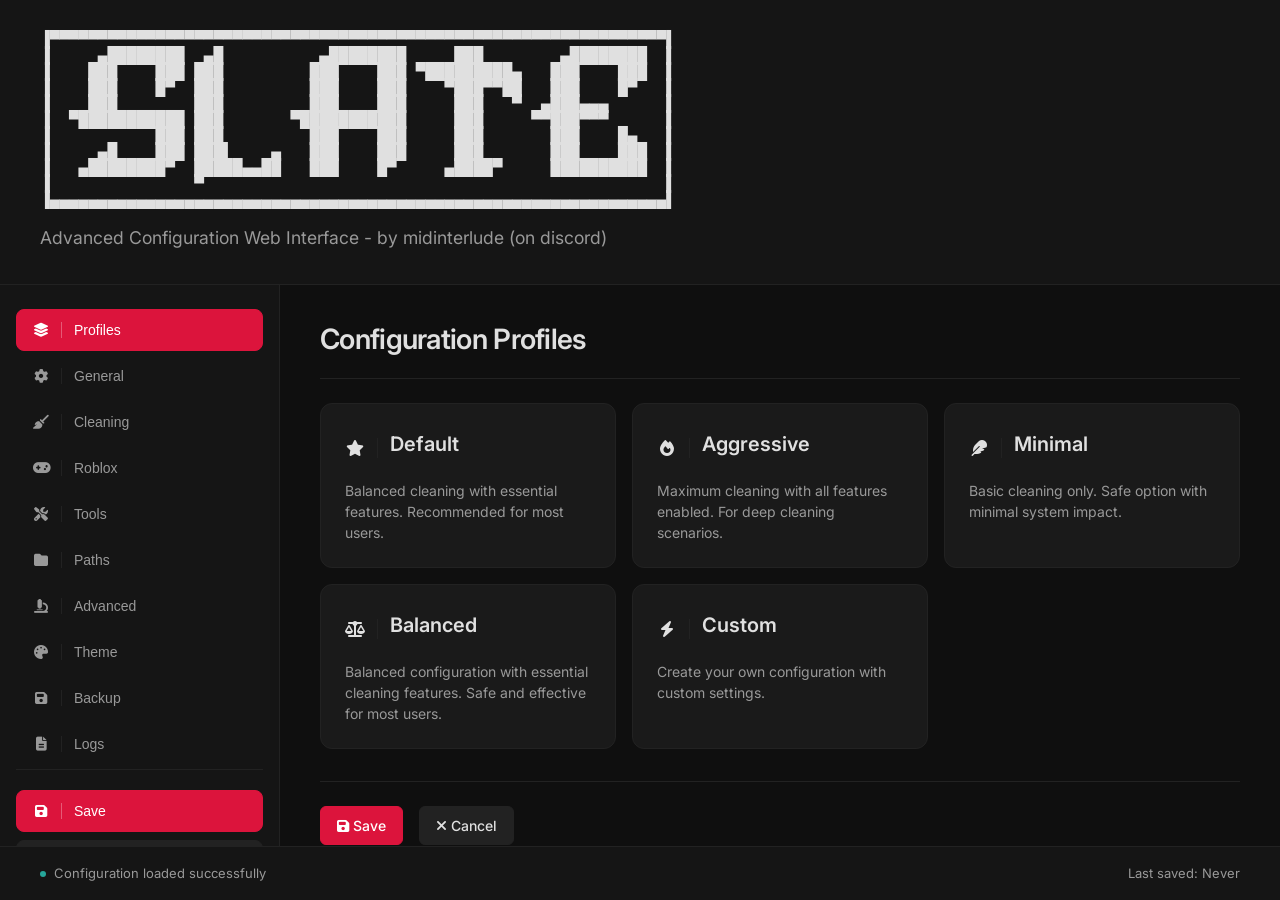
==== commit ee408dcd: "Update index.html" ====
--- a/slate/index.html
+++ b/slate/index.html
@@ -860,15 +860,10 @@
                 
                 <!-- Sidebar Action Buttons -->
                 <div class="sidebar-actions">
-                    <button class="sidebar-btn btn-success" onclick="saveLauncherFiles()">
-                        <i class="fas fa-play"></i>
-                        <div class="divider"></div>
-                        <span>Save and Run</span>
-                    </button>
                     <button class="sidebar-btn btn-primary" onclick="saveOnly()">
                         <i class="fas fa-save"></i>
                         <div class="divider"></div>
-                        <span>Save Only</span>
+                        <span>Save</span>
                     </button>
                     <button class="sidebar-btn btn-secondary" onclick="cancel()">
                         <i class="fas fa-times"></i>
@@ -906,6 +901,14 @@
                                 <h3>Minimal</h3>
                             </div>
                             <p>Basic cleaning only. Safe option with minimal system impact.</p>
+                        </div>
+                        <div class="profile-card" onclick="selectProfile('balanced')">
+                            <div class="profile-card-header">
+                                <i class="fas fa-balance-scale"></i>
+                                <div class="divider"></div>
+                                <h3>Balanced</h3>
+                            </div>
+                            <p>Balanced configuration with essential cleaning features. Safe and effective for most users.</p>
                         </div>
                         <div class="profile-card" onclick="selectProfile('custom')">
                             <div class="profile-card-header">
@@ -1285,8 +1288,7 @@
                 </div>
 
                 <div class="action-buttons">
-                    <button class="btn btn-success" onclick="saveLauncherFiles()"><i class="fas fa-play"></i> Save and Run</button>
-                    <button class="btn btn-primary" onclick="saveOnly()"><i class="fas fa-save"></i> Save Only</button>
+                    <button class="btn btn-primary" onclick="saveOnly()"><i class="fas fa-save"></i> Save</button>
                     <button class="btn btn-secondary" onclick="cancel()"><i class="fas fa-times"></i> Cancel</button>
                 </div>
             </div>
@@ -1451,6 +1453,37 @@
                     skip_confirmation_prompts: false,
                     auto_restart_after_cleaning: false
                 }
+            },
+            balanced: {
+                general: {
+                    log_enabled: true,
+                    open_log_on_exit: false,
+                    capture_console_history: true,
+                    clear_screen_on_sections: false
+                },
+                cleaning: {
+                    kill_processes: true,
+                    clean_folders: false,
+                    remove_cookies: true,
+                    flush_dns: true,
+                    restart_explorer: false,
+                    clean_registry: false,
+                    clean_prefetch: false
+                },
+                roblox: {
+                    download_roblox: false,
+                    launch_roblox_on_exit: false,
+                    create_appsettings: false
+                },
+                tools: {
+                    run_byebanasync: true
+                },
+                advanced: {
+                    show_command_output: false,
+                    force_file_deletion: false,
+                    skip_confirmation_prompts: false,
+                    auto_restart_after_cleaning: false
+                }
             }
         };
 
@@ -2162,6 +2195,34 @@
             document.getElementById('status-text').textContent = message;
         }
 
+        // Cancel function - closes the page
+        function cancel() {
+            console.log('Cancel function called');
+            if (hasUnsavedChanges) {
+                showModal('Unsaved Changes', 'You have unsaved changes. Are you sure you want to close without saving?', () => {
+                    console.log('Attempting to close window');
+                    try {
+                        window.close();
+                        // Fallback: redirect to midinterlude.github.io
+                        window.location.href = 'https://midinterlude.github.io';
+                    } catch (e) {
+                        console.log('Window close failed, redirecting to midinterlude.github.io');
+                        window.location.href = 'https://midinterlude.github.io';
+                    }
+                });
+            } else {
+                console.log('No unsaved changes, closing window');
+                try {
+                    window.close();
+                    // Fallback: redirect to midinterlude.github.io
+                    window.location.href = 'https://midinterlude.github.io';
+                } catch (e) {
+                    console.log('Window close failed, redirecting to midinterlude.github.io');
+                    window.location.href = 'https://midinterlude.github.io';
+                }
+            }
+        }
+
         // Log location function
         function openLogLocation() {
             const logPath = '%temp%\\slate\\slate.log';
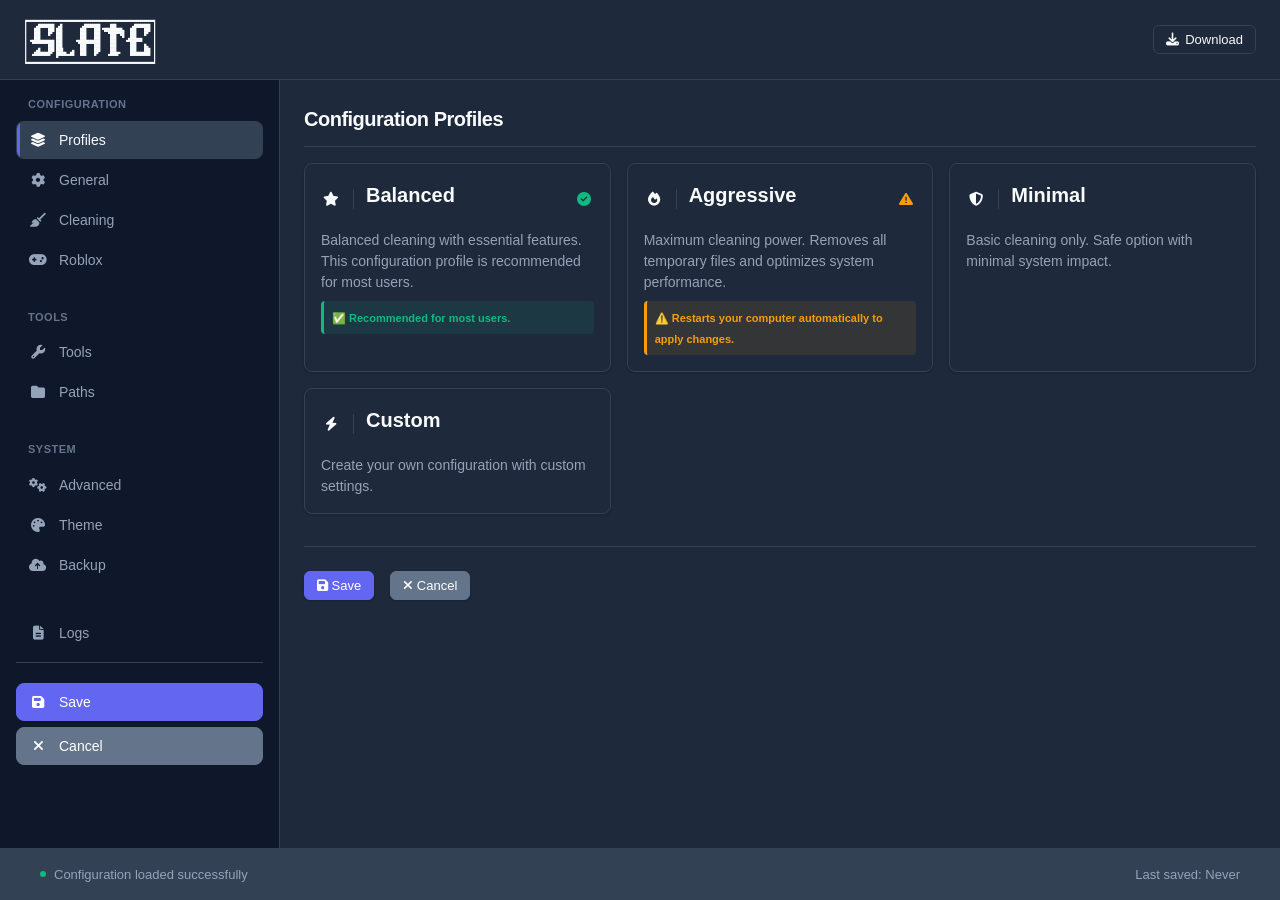
==== commit e19700ae: "Update index.html" ====
--- a/slate/index.html
+++ b/slate/index.html
@@ -15,32 +15,45 @@
         }
 
         :root {
-            --bg-primary: #0a0a0a;
-            --bg-secondary: #0f0f0f;
-            --bg-tertiary: #151515;
-            --bg-elevated: #1a1a1a;
-            --bg-overlay: #222222;
-            --border-primary: #222222;
-            --border-secondary: #1a1a1a;
-            --text-primary: #e0e0e0;
-            --text-secondary: #999999;
-            --text-muted: #666666;
-            --text-link: #dc143c;
-            --accent-primary: #dc143c;
-            --accent-hover: #ff1744;
-            --success: #26a69a;
-            --danger: #dc143c;
-            --warning: #ff9800;
-            --code-bg: #0a0a0a;
-            --shadow: 0 8px 24px rgba(0, 0, 0, 0.8);
+            --bg-primary: #0f172a;        
+            --bg-secondary: #1e293b;      
+            --bg-tertiary: #334155;       
+            --bg-elevated: #1e293b;       
+            --bg-overlay: #0f172a;
+
+            --border-primary: #334155;    
+            --border-secondary: #1e293b;
+
+            --text-primary: #f8fafc;      
+            --text-secondary: #94a3b8;    
+            --text-muted: #64748b;        
+            --text-link: #818cf8;         
+
+            --accent-primary: #6366f1;    
+            --accent-hover: #4f46e5;
+
+            --success: #10b981;           
+            --danger: #f43f5e;             
+            --warning: #f59e0b;           
+
+            --code-bg: #1e293b;
+
+            --shadow: 0 1px 3px rgba(0, 0, 0, 0.1), 0 1px 2px rgba(0, 0, 0, 0.06);
+            --shadow-sm: 0 1px 2px rgba(0, 0, 0, 0.05);
+            --shadow-lg: 0 10px 25px rgba(0, 0, 0, 0.1);
+            --radius-sm: 6px;
+            --radius-md: 8px;
+            --radius-lg: 12px;
+            --radius-xl: 16px;
         }
 
         body {
-            font-family: 'Inter', -apple-system, BlinkMacSystemFont, 'Segoe UI', sans-serif;
-            background: var(--bg-primary);
+            font-family: 'Segoe UI', 'Roboto', 'Oxygen', 'Ubuntu', 'Cantarell', sans-serif;
+            background: var(--bg-secondary);
             color: var(--text-primary);
             min-height: 100vh;
-            line-height: 1.6;
+            line-height: 1.5;
+            font-size: 14px;
         }
 
         .container {
@@ -53,28 +66,64 @@
             overflow: hidden;
             display: flex;
             flex-direction: column;
+            margin: 0;
         }
 
         .header {
-            background: var(--bg-tertiary);
+            background: var(--bg-elevated);
             color: var(--text-primary);
-            padding: 32px 40px;
-            text-align: center;
+            padding: 20px 24px;
+            text-align: left;
             border-bottom: 1px solid var(--border-primary);
+            border-radius: 0;
+            display: flex;
+            justify-content: space-between;
+            align-items: center;
+            height: 80px;
         }
 
         .header h1 {
-            font-size: 2.5rem;
+            font-size: 4px;
+            font-weight: 600;
+            margin: 0;
+            letter-spacing: -0.025em;
+            color: var(--text-primary);
+            white-space: pre;
+            line-height: 1;
+            font-family: 'Courier New', monospace;
+            letter-spacing: -0.1em;
+        }
+
+        .header-actions {
+            display: flex;
+            gap: 8px;
+            align-items: center;
+        }
+
+        .header-btn {
+            padding: 6px 12px;
+            background: var(--bg-elevated);
+            color: var(--text-primary);
+            border: 1px solid var(--border-primary);
+            border-radius: var(--radius-sm);
+            cursor: pointer;
+            font-size: 13px;
             font-weight: 500;
-            margin-bottom: 8px;
-            letter-spacing: normal;
-        }
-
-        .header p {
-            font-size: 1.1rem;
-            color: var(--text-secondary);
-            font-weight: 400;
-        }
+            transition: all 0.15s ease;
+            text-decoration: none;
+            display: inline-flex;
+            align-items: center;
+            gap: 6px;
+            box-shadow: none;
+        }
+
+        .header-btn:hover {
+            background: var(--bg-overlay);
+            border-color: var(--border-primary);
+            transform: none;
+            box-shadow: none;
+        }
+
 
         .main-content {
             display: flex;
@@ -83,17 +132,19 @@
         }
 
         .sidebar {
-            width: 280px;
-            background: var(--bg-tertiary);
+            background: var(--bg-primary);
             border-right: 1px solid var(--border-primary);
-            padding: 24px 16px;
-            overflow-y: auto;
+            padding: 16px;
+            min-width: 280px;
+            max-width: 280px;
             display: flex;
             flex-direction: column;
+            gap: 8px;
+            height: calc(100vh - 80px);
+            overflow-y: auto;
         }
 
         .sidebar-actions {
-            margin-top: auto;
             padding-top: 20px;
             border-top: 1px solid var(--border-primary);
             display: flex;
@@ -105,114 +156,156 @@
             display: flex;
             align-items: center;
             width: 100%;
-            padding: 12px 16px;
-            margin-bottom: 4px;
-            background: var(--bg-elevated);
-            border: 1px solid var(--border-primary);
+            padding: 10px 12px;
+            margin-bottom: 2px;
+            background: transparent;
+            border: 1px solid transparent;
             border-radius: 8px;
             cursor: pointer;
-            transition: all 0.15s ease;
+            transition: all 0.2s cubic-bezier(0.25, 1.1, 0.4, 1);
             font-size: 14px;
             font-weight: 500;
             color: var(--text-secondary);
             text-decoration: none;
-            gap: 12px;
-        }
-
-        .sidebar-btn:hover {
-            background: var(--bg-overlay);
-            color: var(--text-primary);
-            border-color: var(--border-primary);
-            transform: translateY(-1px);
-        }
-
-        .sidebar-btn.btn-success {
-            background: var(--success);
-            color: white;
-            border-color: var(--success);
-        }
-
-        .sidebar-btn.btn-primary {
-            background: var(--accent-primary);
-            color: white;
-            border-color: var(--accent-primary);
-        }
-
-        .sidebar-btn.btn-secondary {
-            background: var(--bg-overlay);
-            color: var(--text-primary);
-            border-color: var(--border-primary);
+            position: relative;
         }
 
         .sidebar-btn i {
-            width: 16px;
+            width: 18px;
             text-align: center;
             flex-shrink: 0;
-        }
-
-        .sidebar-btn .divider {
-            width: 1px;
-            height: 16px;
-            background: rgba(255, 255, 255, 0.3);
-            flex-shrink: 0;
-        }
-
-        .sidebar-btn span {
-            flex: 1;
-            text-align: left;
+            margin-right: 12px;
+            color: var(--text-secondary);
+            transition: color 0.2s ease;
+        }
+
+        .sidebar-btn:hover {
+            background: var(--bg-tertiary);
+            color: var(--text-primary);
+            transform: translateX(2px);
+        }
+
+        .sidebar-btn:hover i {
+            color: var(--text-primary);
+        }
+
+        .sidebar-btn.btn-primary {
+            background: var(--accent-primary) !important;
+            color: white !important;
+            border-color: var(--accent-primary) !important;
+        }
+
+        .sidebar-btn.btn-primary i {
+            color: white !important;
+        }
+
+        .sidebar-btn.btn-primary:hover {
+            transform: translateX(2px);
+            opacity: 0.9;
+        }
+
+        .sidebar-btn.btn-secondary {
+            background: var(--text-muted) !important;
+            color: white !important;
+            border-color: var(--text-muted) !important;
+        }
+
+        .sidebar-btn.btn-secondary i {
+            color: white !important;
+        }
+
+        .sidebar-btn.btn-secondary:hover {
+            background: var(--text-secondary) !important;
+            border-color: var(--text-secondary) !important;
+            transform: translateX(2px);
+        }
+
+        .nav-section {
+            margin-bottom: 20px;
+        }
+
+        .nav-section-title {
+            font-size: 11px;
+            font-weight: 600;
+            text-transform: uppercase;
+            letter-spacing: 0.5px;
+            color: var(--text-muted);
+            margin-bottom: 8px;
+            padding: 0 12px;
         }
 
         .nav-item {
             display: flex;
             align-items: center;
             width: 100%;
-            padding: 12px 16px;
-            margin-bottom: 4px;
+            padding: 10px 12px;
+            margin-bottom: 2px;
             background: transparent;
             border: 1px solid transparent;
             border-radius: 8px;
             cursor: pointer;
-            transition: all 0.15s ease;
+            transition: all 0.2s cubic-bezier(0.25, 1.1, 0.4, 1);
             font-size: 14px;
             font-weight: 500;
             color: var(--text-secondary);
             text-decoration: none;
+            position: relative;
         }
 
         .nav-item i {
-            width: 16px;
+            width: 18px;
             text-align: center;
             flex-shrink: 0;
             margin-right: 12px;
+            color: var(--text-secondary);
+            transition: color 0.2s ease;
         }
 
         .nav-item .divider {
             width: 1px;
             height: 16px;
             background: var(--border-primary);
-            flex-shrink: 0;
-            margin-right: 12px;
-        }
-
-        .nav-item span {
-            text-align: left;
-            flex: 1;
+            margin: 0 8px;
+        }
+
+        .nav-item:hover i,
+        .nav-item.active i {
+            color: var(--text-primary);
         }
 
         .nav-item:hover {
-            background: var(--bg-elevated);
+            background: var(--bg-tertiary);
             color: var(--text-primary);
-            border-color: var(--border-primary);
+            transform: translateX(2px);
         }
 
         .nav-item.active {
-            background: var(--accent-primary) !important;
-            color: white !important;
-            border-color: var(--accent-primary) !important;
-        }
-
-        .nav-item.active i {
-            color: white !important;
+            background: var(--bg-tertiary);
+            color: var(--text-primary);
+            font-weight: 500;
+            position: relative;
+            overflow: hidden;
+        }
+
+        .nav-item.active::before {
+            content: '';
+            position: absolute;
+            left: 0;
+            top: 0;
+            width: 3px;
+            height: 100%;
+            background: var(--accent-primary);
+            border-radius: 0 2px 2px 0;
+            animation: slideIn 0.3s cubic-bezier(0.25, 1.1, 0.4, 1);
+        }
+
+        @keyframes slideIn {
+            from {
+                transform: translateX(-100%);
+            }
+            to {
+                transform: translateX(0);
+            }
         }
 
         .nav-item.active .divider {
@@ -221,9 +314,10 @@
 
         .content {
             flex: 1;
-            padding: 32px 40px;
+            padding: 24px;
             overflow-y: auto;
-            max-height: calc(100vh - 200px);
+            max-height: calc(100vh - 60px);
+            background: var(--bg-secondary);
         }
 
         .section {
@@ -242,12 +336,12 @@
 
         .section h2 {
             color: var(--text-primary);
-            margin-bottom: 24px;
-            font-size: 1.75rem;
+            margin-bottom: 16px;
+            font-size: 20px;
             font-weight: 600;
             letter-spacing: -0.025em;
             border-bottom: 1px solid var(--border-primary);
-            padding-bottom: 16px;
+            padding-bottom: 12px;
         }
 
         .profile-cards {
@@ -260,11 +354,12 @@
         .profile-card {
             background: var(--bg-elevated);
             border: 1px solid var(--border-primary);
-            border-radius: 12px;
-            padding: 24px;
+            border-radius: var(--radius-md);
+            padding: 16px;
             cursor: pointer;
-            transition: all 0.2s ease;
+            transition: all 0.15s ease;
             text-align: left;
+            box-shadow: var(--shadow);
         }
 
         .profile-card-header {
@@ -294,15 +389,17 @@
 
         .profile-card:hover {
             background: var(--bg-overlay);
-            border-color: var(--accent-primary);
-            transform: translateY(-2px);
-            box-shadow: 0 4px 16px rgba(88, 166, 255, 0.1);
+            border-color: var(--border-primary);
+            transform: none;
+            box-shadow: var(--shadow-lg);
         }
 
         .profile-card.selected {
             background: var(--accent-primary);
             border-color: var(--accent-primary);
             color: white;
+            box-shadow: var(--shadow);
+            transform: none;
         }
 
         .profile-card h3 {
@@ -330,15 +427,16 @@
         .config-group {
             background: var(--bg-elevated);
             border: 1px solid var(--border-primary);
-            border-radius: 12px;
-            padding: 24px;
-            margin-bottom: 24px;
+            border-radius: var(--radius-md);
+            padding: 20px;
+            margin-bottom: 16px;
+            box-shadow: var(--shadow);
         }
 
         .config-group h3 {
             color: var(--text-primary);
-            margin-bottom: 20px;
-            font-size: 1.125rem;
+            margin-bottom: 16px;
+            font-size: 14px;
             font-weight: 600;
             letter-spacing: -0.025em;
         }
@@ -371,18 +469,20 @@
 
         .toggle-switch {
             position: relative;
-            width: 44px;
-            height: 24px;
-            background: var(--bg-overlay);
+            width: 40px;
+            height: 22px;
+            background: #d1d5db;
             border: 1px solid var(--border-primary);
-            border-radius: 12px;
+            border-radius: 11px;
             cursor: pointer;
-            transition: all 0.2s ease;
+            transition: all 0.15s ease;
+            box-shadow: none;
         }
 
         .toggle-switch.active {
             background: var(--accent-primary);
             border-color: var(--accent-primary);
+            box-shadow: none;
         }
 
         .toggle-switch::after {
@@ -390,34 +490,37 @@
             position: absolute;
             top: 2px;
             left: 2px;
-            width: 18px;
-            height: 18px;
+            width: 16px;
+            height: 16px;
+            background: #6b7280;
+            border-radius: 50%;
+            transition: all 0.15s ease;
+            box-shadow: var(--shadow-sm);
+        }
+
+        .toggle-switch.active::after {
+            transform: translateX(18px);
             background: white;
-            border-radius: 50%;
-            transition: transform 0.2s ease;
-            box-shadow: 0 1px 3px rgba(0, 0, 0, 0.3);
-        }
-
-        .toggle-switch.active::after {
-            transform: translateX(20px);
+            box-shadow: var(--shadow-sm);
         }
 
         .text-input {
-            padding: 8px 12px;
-            background: var(--bg-primary);
+            padding: 6px 10px;
+            background: var(--bg-elevated);
             border: 1px solid var(--border-primary);
-            border-radius: 6px;
-            font-size: 14px;
+            border-radius: var(--radius-sm);
+            font-size: 13px;
             width: 200px;
             color: var(--text-primary);
-            font-family: 'JetBrains Mono', monospace;
-            transition: all 0.2s ease;
+            font-family: -apple-system, BlinkMacSystemFont, 'Segoe UI', sans-serif;
+            transition: all 0.15s ease;
         }
 
         .text-input:focus {
             outline: none;
             border-color: var(--accent-primary);
-            box-shadow: 0 0 0 3px rgba(31, 111, 235, 0.1);
+            box-shadow: 0 0 0 2px rgba(91, 95, 222, 0.15);
+            transform: none;
         }
 
         .text-input::placeholder {
@@ -426,22 +529,24 @@
 
         .list-editor {
             border: 1px solid var(--border-primary);
-            border-radius: 8px;
-            padding: 16px;
+            border-radius: var(--radius-md);
+            padding: 20px;
             background: var(--bg-primary);
+            box-shadow: var(--shadow-sm);
         }
 
         .list-item {
             display: flex;
             align-items: center;
             justify-content: space-between;
-            padding: 12px;
-            margin-bottom: 8px;
+            padding: 14px;
+            margin-bottom: 10px;
             background: var(--bg-elevated);
             border: 1px solid var(--border-secondary);
-            border-radius: 6px;
+            border-radius: var(--radius-sm);
             font-family: 'JetBrains Mono', monospace;
             font-size: 13px;
+            transition: all 0.2s ease;
         }
 
         .list-item:last-child {
@@ -449,24 +554,25 @@
         }
 
         .btn {
-            padding: 10px 16px;
+            padding: 6px 12px;
             border: 1px solid var(--border-primary);
-            border-radius: 6px;
+            border-radius: var(--radius-sm);
             cursor: pointer;
-            font-size: 14px;
+            font-size: 13px;
             font-weight: 500;
-            transition: all 0.2s ease;
+            transition: all 0.15s ease;
             text-decoration: none;
             display: inline-block;
             text-align: center;
-            font-family: 'Inter', sans-serif;
+            font-family: -apple-system, BlinkMacSystemFont, 'Segoe UI', sans-serif;
             background: var(--bg-elevated);
             color: var(--text-primary);
+            box-shadow: var(--shadow);
         }
 
         .btn:hover {
-            transform: translateY(-1px);
-            box-shadow: 0 4px 12px rgba(0, 0, 0, 0.2);
+            transform: none;
+            box-shadow: var(--shadow-lg);
         }
 
         .btn-primary {
@@ -478,6 +584,7 @@
         .btn-primary:hover {
             background: var(--accent-hover);
             border-color: var(--accent-hover);
+            box-shadow: var(--shadow-lg);
         }
 
         .btn-success {
@@ -487,8 +594,9 @@
         }
 
         .btn-success:hover {
-            background: #2da844;
-            border-color: #2da844;
+            background: #059669;
+            border-color: #059669;
+            box-shadow: var(--shadow-lg);
         }
 
         .btn-danger {
@@ -498,19 +606,20 @@
         }
 
         .btn-danger:hover {
-            background: #da3a32;
-            border-color: #da3a32;
+            background: #dc2626;
+            color: white;
         }
 
         .btn-secondary {
-            background: var(--bg-overlay);
-            color: var(--text-primary);
-            border-color: var(--border-primary);
+            background: var(--text-muted);
+            color: white;
+            border-color: var(--text-muted);
         }
 
         .btn-secondary:hover {
-            background: var(--bg-elevated);
-            border-color: var(--border-primary);
+            background: var(--text-secondary);
+            border-color: var(--text-secondary);
+            color: white;
         }
 
         .btn-sm {
@@ -569,8 +678,8 @@
             transform: translate(-50%, -50%);
             background: var(--bg-secondary);
             border: 1px solid var(--border-primary);
-            border-radius: 12px;
-            padding: 32px;
+            border-radius: var(--radius-lg);
+            padding: 36px;
             max-width: 500px;
             width: 90%;
             box-shadow: var(--shadow);
@@ -607,21 +716,24 @@
         }
 
         .file-input-label {
-            padding: 10px 16px;
-            background: var(--accent-primary);
+            padding: 12px 20px;
+            background: linear-gradient(135deg, var(--accent-primary) 0%, var(--accent-hover) 100%);
             color: white;
-            border-radius: 6px;
+            border-radius: var(--radius-sm);
             cursor: pointer;
             display: inline-block;
             font-size: 14px;
             font-weight: 500;
-            transition: all 0.2s ease;
+            transition: all 0.3s cubic-bezier(0.4, 0, 0.2, 1);
             border: 1px solid var(--accent-primary);
+            box-shadow: var(--shadow-sm);
         }
 
         .file-input-label:hover {
-            background: var(--accent-hover);
+            background: linear-gradient(135deg, var(--accent-hover) 0%, #ff4757 100%);
             border-color: var(--accent-hover);
+            transform: translateY(-2px) scale(1.02);
+            box-shadow: 0 8px 24px rgba(220, 20, 60, 0.4);
         }
 
         /* Theme Editor Styles */
@@ -635,23 +747,25 @@
         .theme-preset {
             background: var(--bg-elevated);
             border: 1px solid var(--border-primary);
-            border-radius: 8px;
-            padding: 16px;
+            border-radius: var(--radius-md);
+            padding: 20px;
             cursor: pointer;
-            transition: all 0.2s ease;
+            transition: all 0.3s cubic-bezier(0.4, 0, 0.2, 1);
             text-align: center;
+            box-shadow: var(--shadow-sm);
         }
 
         .theme-preset:hover {
             background: var(--bg-overlay);
             border-color: var(--accent-primary);
-            transform: translateY(-2px);
+            transform: translateY(-4px) scale(1.02);
+            box-shadow: 0 12px 32px rgba(220, 20, 60, 0.15);
         }
 
         .theme-preview {
             width: 100%;
             height: 60px;
-            border-radius: 6px;
+            border-radius: var(--radius-sm);
             margin-bottom: 12px;
             border: 1px solid var(--border-secondary);
         }
@@ -660,16 +774,16 @@
             background: linear-gradient(135deg, #0a0a0a 0%, #151515 50%, #dc143c 100%);
         }
 
+        .slate-dark-preview {
+            background: linear-gradient(135deg, #0f172a 0%, #1e293b 50%, #6366f1 100%);
+        }
+
         .obsidian-preview {
             background: linear-gradient(135deg, #0d1117 0%, #161b22 50%, #1f6feb 100%);
         }
 
-        .github-preview {
-            background: linear-gradient(135deg, #0d1117 0%, #21262d 50%, #58a6ff 100%);
-        }
-
-        .vscode-preview {
-            background: linear-gradient(135deg, #1e1e1e 0%, #252526 50%, #007acc 100%);
+        .tokyo-night-preview {
+            background: linear-gradient(135deg, #1a1b26 0%, #252526 50%, #3d59a1 100%);
         }
 
         .nord-preview {
@@ -720,19 +834,21 @@
             width: 50px;
             height: 35px;
             border: 1px solid var(--border-primary);
-            border-radius: 6px;
+            border-radius: var(--radius-sm);
             cursor: pointer;
             background: var(--bg-primary);
+            transition: all 0.2s ease;
         }
 
         .color-text {
-            padding: 6px 10px;
+            padding: 8px 12px;
             background: var(--bg-primary);
             border: 1px solid var(--border-primary);
-            border-radius: 4px;
+            border-radius: var(--radius-sm);
             color: var(--text-primary);
             font-family: 'JetBrains Mono', monospace;
             font-size: 12px;
+            transition: all 0.2s ease;
         }
 
         .color-text:focus {
@@ -789,7 +905,7 @@
 <body>
     <div class="container">
         <div class="header">
-            <pre style="font-family: monospace; font-size: 1rem; line-height: 1; color: var(--text-primary); white-space: pre; text-align: left;">
+            <h1>
 ▐▀▀▀▀▀▀▀▀▀▀▀▀▀▀▀▀▀▀▀▀▀▀▀▀▀▀▀▀▀▀▀▀▀▀▀▀▀▀▀▀▀▀▀▀▀▀▀▀▀▀▀▀▀▀▀▀▀▀▀▀▀▀▀▀▌
 ▐     ▄████████  ▄█          ▄████████     ███        ▄████████  ▌
 ▐    ███    ███ ███         ███    ███ ▀█████████▄   ███    ███  ▌
@@ -801,60 +917,66 @@
 ▐   ▄████████▀  █████▄▄██   ███    █▀     ▄████▀     ██████████  ▌
 ▐               ▀                                                ▌
 ▐▄▄▄▄▄▄▄▄▄▄▄▄▄▄▄▄▄▄▄▄▄▄▄▄▄▄▄▄▄▄▄▄▄▄▄▄▄▄▄▄▄▄▄▄▄▄▄▄▄▄▄▄▄▄▄▄▄▄▄▄▄▄▄▄▌
-            </pre>
-            <p style="text-align: left;">Advanced Configuration Web Interface - by midinterlude (on discord)</p>
+</h1>
+            <div class="header-actions">
+                <button class="header-btn" onclick="window.location.href = 'https://github.com/midinterlude/slate/releases/latest/';">
+                    <i class="fas fa-download"></i>
+                    Download
+                </button>
+            </div>
         </div>
 
         <div class="main-content">
             <div class="sidebar">
-                <button class="nav-item active" onclick="showSection('profiles')">
-                    <i class="fas fa-layer-group"></i>
-                    <div class="divider"></div>
-                    <span>Profiles</span>
-                </button>
-                <button class="nav-item" onclick="showSection('general')">
-                    <i class="fas fa-cog"></i>
-                    <div class="divider"></div>
-                    <span>General</span>
-                </button>
-                <button class="nav-item" onclick="showSection('cleaning')">
-                    <i class="fas fa-broom"></i>
-                    <div class="divider"></div>
-                    <span>Cleaning</span>
-                </button>
-                <button class="nav-item" onclick="showSection('roblox')">
-                    <i class="fas fa-gamepad"></i>
-                    <div class="divider"></div>
-                    <span>Roblox</span>
-                </button>
-                <button class="nav-item" onclick="showSection('tools')">
-                    <i class="fas fa-tools"></i>
-                    <div class="divider"></div>
-                    <span>Tools</span>
-                </button>
-                <button class="nav-item" onclick="showSection('paths')">
-                    <i class="fas fa-folder"></i>
-                    <div class="divider"></div>
-                    <span>Paths</span>
-                </button>
-                <button class="nav-item" onclick="showSection('advanced')">
-                    <i class="fas fa-microscope"></i>
-                    <div class="divider"></div>
-                    <span>Advanced</span>
-                </button>
-                <button class="nav-item" onclick="showSection('theme')">
-                    <i class="fas fa-palette"></i>
-                    <div class="divider"></div>
-                    <span>Theme</span>
-                </button>
-                <button class="nav-item" onclick="showSection('backup')">
-                    <i class="fas fa-save"></i>
-                    <div class="divider"></div>
-                    <span>Backup</span>
-                </button>
+                <div class="nav-section">
+                    <div class="nav-section-title">Configuration</div>
+                    <button class="nav-item active" onclick="showSection('profiles')">
+                        <i class="fas fa-layer-group"></i>
+                        <span>Profiles</span>
+                    </button>
+                    <button class="nav-item" onclick="showSection('general')">
+                        <i class="fas fa-cog"></i>
+                        <span>General</span>
+                    </button>
+                    <button class="nav-item" onclick="showSection('cleaning')">
+                        <i class="fas fa-broom"></i>
+                        <span>Cleaning</span>
+                    </button>
+                    <button class="nav-item" onclick="showSection('roblox')">
+                        <i class="fas fa-gamepad"></i>
+                        <span>Roblox</span>
+                    </button>
+                </div>
+
+                <div class="nav-section">
+                    <div class="nav-section-title">Tools</div>
+                    <button class="nav-item" onclick="showSection('tools')">
+                        <i class="fas fa-wrench"></i>
+                        <span>Tools</span>
+                    </button>
+                    <button class="nav-item" onclick="showSection('paths')">
+                        <i class="fas fa-folder"></i>
+                        <span>Paths</span>
+                    </button>
+                </div>
+
+                <div class="nav-section">
+                    <div class="nav-section-title">System</div>
+                    <button class="nav-item" onclick="showSection('advanced')">
+                        <i class="fas fa-cogs"></i>
+                        <span>Advanced</span>
+                    </button>
+                    <button class="nav-item" onclick="showSection('theme')">
+                        <i class="fas fa-palette"></i>
+                        <span>Theme</span>
+                    </button>
+                    <button class="nav-item" onclick="showSection('backup')">
+                        <i class="fas fa-cloud-upload-alt"></i>
+                        <span>Backup</span>
+                    </button>
+                </div>
                 <button class="nav-item" onclick="openLogLocation()">
                     <i class="fas fa-file-alt"></i>
-                    <div class="divider"></div>
                     <span>Logs</span>
                 </button>
                 
@@ -862,12 +984,10 @@
                 <div class="sidebar-actions">
                     <button class="sidebar-btn btn-primary" onclick="saveOnly()">
                         <i class="fas fa-save"></i>
-                        <div class="divider"></div>
                         <span>Save</span>
                     </button>
                     <button class="sidebar-btn btn-secondary" onclick="cancel()">
                         <i class="fas fa-times"></i>
-                        <div class="divider"></div>
                         <span>Cancel</span>
                     </button>
                 </div>
@@ -882,33 +1002,33 @@
                             <div class="profile-card-header">
                                 <i class="fas fa-star"></i>
                                 <div class="divider"></div>
-                                <h3>Default</h3>
-                            </div>
-                            <p>Balanced cleaning with essential features. Recommended for most users.</p>
+                                <h3>Balanced</h3>
+                                <i class="fas fa-check-circle" style="color: #10b981; margin-left: auto; font-size: 14px;" title="Recommended profile"></i>
+                            </div>
+                            <p>Balanced cleaning with essential features. This configuration profile is recommended for most users.</p>
+                            <div style="margin-top: 8px; padding: 6px 8px; background: rgba(16, 185, 129, 0.1); border-radius: 4px; border-left: 3px solid #10b981;">
+                                <small style="color: #10b981; font-weight: 600; font-size: 11px;">✅ Recommended for most users.</small>
+                            </div>
                         </div>
                         <div class="profile-card" onclick="selectProfile('aggressive')">
                             <div class="profile-card-header">
                                 <i class="fas fa-fire"></i>
                                 <div class="divider"></div>
                                 <h3>Aggressive</h3>
-                            </div>
-                            <p>Maximum cleaning with all features enabled. For deep cleaning scenarios.</p>
+                                <i class="fas fa-exclamation-triangle" style="color: #f59e0b; margin-left: auto; font-size: 14px;" title="This profile will restart your PC after cleaning"></i>
+                            </div>
+                            <p>Maximum cleaning power. Removes all temporary files and optimizes system performance.</p>
+                            <div style="margin-top: 8px; padding: 6px 8px; background: rgba(245, 158, 11, 0.1); border-radius: 4px; border-left: 3px solid #f59e0b;">
+                                <small style="color: #f59e0b; font-weight: 600; font-size: 11px;">⚠️ Restarts your computer automatically to apply changes.</small>
+                            </div>
                         </div>
                         <div class="profile-card" onclick="selectProfile('minimal')">
                             <div class="profile-card-header">
-                                <i class="fas fa-feather"></i>
+                                <i class="fas fa-shield-alt"></i>
                                 <div class="divider"></div>
                                 <h3>Minimal</h3>
                             </div>
                             <p>Basic cleaning only. Safe option with minimal system impact.</p>
-                        </div>
-                        <div class="profile-card" onclick="selectProfile('balanced')">
-                            <div class="profile-card-header">
-                                <i class="fas fa-balance-scale"></i>
-                                <div class="divider"></div>
-                                <h3>Balanced</h3>
-                            </div>
-                            <p>Balanced configuration with essential cleaning features. Safe and effective for most users.</p>
                         </div>
                         <div class="profile-card" onclick="selectProfile('custom')">
                             <div class="profile-card-header">
@@ -1047,6 +1167,13 @@
                                 <div class="config-description">Generate AppSettings.xml file</div>
                             </div>
                             <div class="toggle-switch active" onclick="toggleSwitch(this)"></div>
+                        </div>
+                        <div class="config-item">
+                            <div>
+                                <div class="config-label">Use Past Versions</div>
+                                <div class="config-description">Use previous Roblox client versions instead of latest</div>
+                            </div>
+                            <div id="use-past-versions" class="toggle-switch" onclick="toggleSwitch(this)"></div>
                         </div>
                     </div>
                 </div>
@@ -1160,22 +1287,22 @@
                             <div class="theme-preset" onclick="applyTheme('slate')">
                                 <div class="theme-preview slate-preview"></div>
                                 <h4>Slate</h4>
-                                <p>dark grey with crimson accents</p>
+                                <p>Original dark theme</p>
+                            </div>
+                            <div class="theme-preset" onclick="applyTheme('slate-dark')">
+                                <div class="theme-preview slate-dark-preview"></div>
+                                <h4>Slate Dark</h4>
+                                <p>New dark theme</p>
                             </div>
                             <div class="theme-preset" onclick="applyTheme('obsidian')">
                                 <div class="theme-preview obsidian-preview"></div>
                                 <h4>Obsidian</h4>
                                 <p>Dark theme with blue accents</p>
                             </div>
-                            <div class="theme-preset" onclick="applyTheme('github-dark')">
-                                <div class="theme-preview github-preview"></div>
-                                <h4>GitHub Dark</h4>
-                                <p>Classic dark interface</p>
-                            </div>
-                            <div class="theme-preset" onclick="applyTheme('vscode-dark')">
-                                <div class="theme-preview vscode-preview"></div>
-                                <h4>VS Code Dark</h4>
-                                <p>Developer favorite</p>
+                            <div class="theme-preset" onclick="applyTheme('tokyo-night')">
+                                <div class="theme-preview tokyo-night-preview"></div>
+                                <h4>Tokyo Night</h4>
+                                <p>Modern dark theme</p>
                             </div>
                             <div class="theme-preset" onclick="applyTheme('nord')">
                                 <div class="theme-preview nord-preview"></div>
@@ -1190,7 +1317,7 @@
                             <div class="theme-preset" onclick="applyTheme('light')">
                                 <div class="theme-preview light-preview"></div>
                                 <h4>Light</h4>
-                                <p>Clean light interface</p>
+                                <p>You disgust me if you prefer this over other themes.</p>
                             </div>
                         </div>
                     </div>
@@ -1316,6 +1443,21 @@
     </div>
 
     <script>
+        // Download configuration function
+        function downloadConfig() {
+            const configData = JSON.stringify(config, null, 2);
+            const blob = new Blob([configData], { type: 'application/json' });
+            const url = URL.createObjectURL(blob);
+            const a = document.createElement('a');
+            a.href = url;
+            a.download = 'slate-config.json';
+            document.body.appendChild(a);
+            a.click();
+            document.body.removeChild(a);
+            URL.revokeObjectURL(url);
+            updateStatus('Configuration downloaded successfully');
+        }
+
         // Configuration data structure
         let config = {
             general: {
@@ -1336,7 +1478,8 @@
             roblox: {
                 download_roblox: true,
                 launch_roblox_on_exit: false,
-                create_appsettings: true
+                create_appsettings: true,
+                use_past_versions: false
             },
             tools: {
                 run_byebanasync: true
@@ -1380,7 +1523,8 @@
                 roblox: {
                     download_roblox: true,
                     launch_roblox_on_exit: true,
-                    create_appsettings: true
+                    create_appsettings: true,
+                    use_past_versions: false
                 },
                 tools: {
                     run_byebanasync: true
@@ -1411,7 +1555,8 @@
                 roblox: {
                     download_roblox: true,
                     launch_roblox_on_exit: true,
-                    create_appsettings: true
+                    create_appsettings: true,
+                    use_past_versions: false
                 },
                 tools: {
                     run_byebanasync: true
@@ -1442,7 +1587,8 @@
                 roblox: {
                     download_roblox: false,
                     launch_roblox_on_exit: true,
-                    create_appsettings: false
+                    create_appsettings: false,
+                    use_past_versions: false
                 },
                 tools: {
                     run_byebanasync: true
@@ -1454,26 +1600,22 @@
                     auto_restart_after_cleaning: false
                 }
             },
-            balanced: {
+            minimal: {
                 general: {
                     log_enabled: true,
                     open_log_on_exit: false,
-                    capture_console_history: true,
-                    clear_screen_on_sections: false
+                    clear_screen_on_sections: false,
+                    auto_restart_after_cleaning: false
                 },
                 cleaning: {
-                    kill_processes: true,
-                    clean_folders: false,
-                    remove_cookies: true,
-                    flush_dns: true,
-                    restart_explorer: false,
                     clean_registry: false,
                     clean_prefetch: false
                 },
                 roblox: {
                     download_roblox: false,
                     launch_roblox_on_exit: false,
-                    create_appsettings: false
+                    create_appsettings: false,
+                    use_past_versions: false
                 },
                 tools: {
                     run_byebanasync: true
@@ -1515,6 +1657,28 @@
                 'border-primary': '#30363d',
                 'success': '#3fb950',
                 'danger': '#f85149'
+            },
+            'slate-dark': {
+                'bg-primary': '#0f172a',
+                'bg-secondary': '#1e293b',
+                'bg-tertiary': '#334155',
+                'bg-elevated': '#1e293b',
+                'text-primary': '#f8fafc',
+                'text-secondary': '#94a3b8',
+                'accent-primary': '#6366f1',
+                'border-primary': '#334155'
+            },
+            'tokyo-night': {
+                'bg-primary': '#1a1b26',
+                'bg-secondary': '#1e1e1e',
+                'bg-tertiary': '#2d2d44',
+                'bg-elevated': '#252526',
+                'text-primary': '#959cbd',
+                'text-secondary': '#787c99',
+                'accent-primary': '#3d59a1',
+                'border-primary': '#30363d',
+                'success': '#4caf50',
+                'danger': '#f44336'
             },
             'github-dark': {
                 'bg-primary': '#0d1117',
@@ -1774,6 +1938,7 @@
                 ['roblox', 'download_roblox', 'roblox', 0],
                 ['roblox', 'launch_roblox_on_exit', 'roblox', 1],
                 ['roblox', 'create_appsettings', 'roblox', 2],
+                ['roblox', 'use_past_versions', 'roblox', 3],
                 ['tools', 'run_byebanasync', 'tools', 0],
                 ['advanced', 'show_command_output', 'advanced', 0],
                 ['advanced', 'force_file_deletion', 'advanced', 1],
@@ -1841,6 +2006,7 @@
                 ['roblox', 'download_roblox', 'roblox', 0],
                 ['roblox', 'launch_roblox_on_exit', 'roblox', 1],
                 ['roblox', 'create_appsettings', 'roblox', 2],
+                ['roblox', 'use_past_versions', 'roblox', 3],
                 ['tools', 'run_byebanasync', 'tools', 0],
                 ['advanced', 'show_command_output', 'advanced', 0],
                 ['advanced', 'force_file_deletion', 'advanced', 1],
@@ -1925,7 +2091,8 @@
                 roblox: {
                     download_roblox: document.querySelector('#download-roblox')?.classList.contains('active') || false,
                     launch_roblox_on_exit: document.querySelector('#launch-roblox-on-exit')?.classList.contains('active') || false,
-                    create_appsettings: document.querySelector('#create-appsettings')?.classList.contains('active') || false
+                    create_appsettings: document.querySelector('#create-appsettings')?.classList.contains('active') || false,
+                    use_past_versions: document.querySelector('#use-past-versions')?.classList.contains('active') || false
                 },
                 tools: {
                     run_byebanasync: document.querySelector('#run-bye-ban-async')?.classList.contains('active') || false
